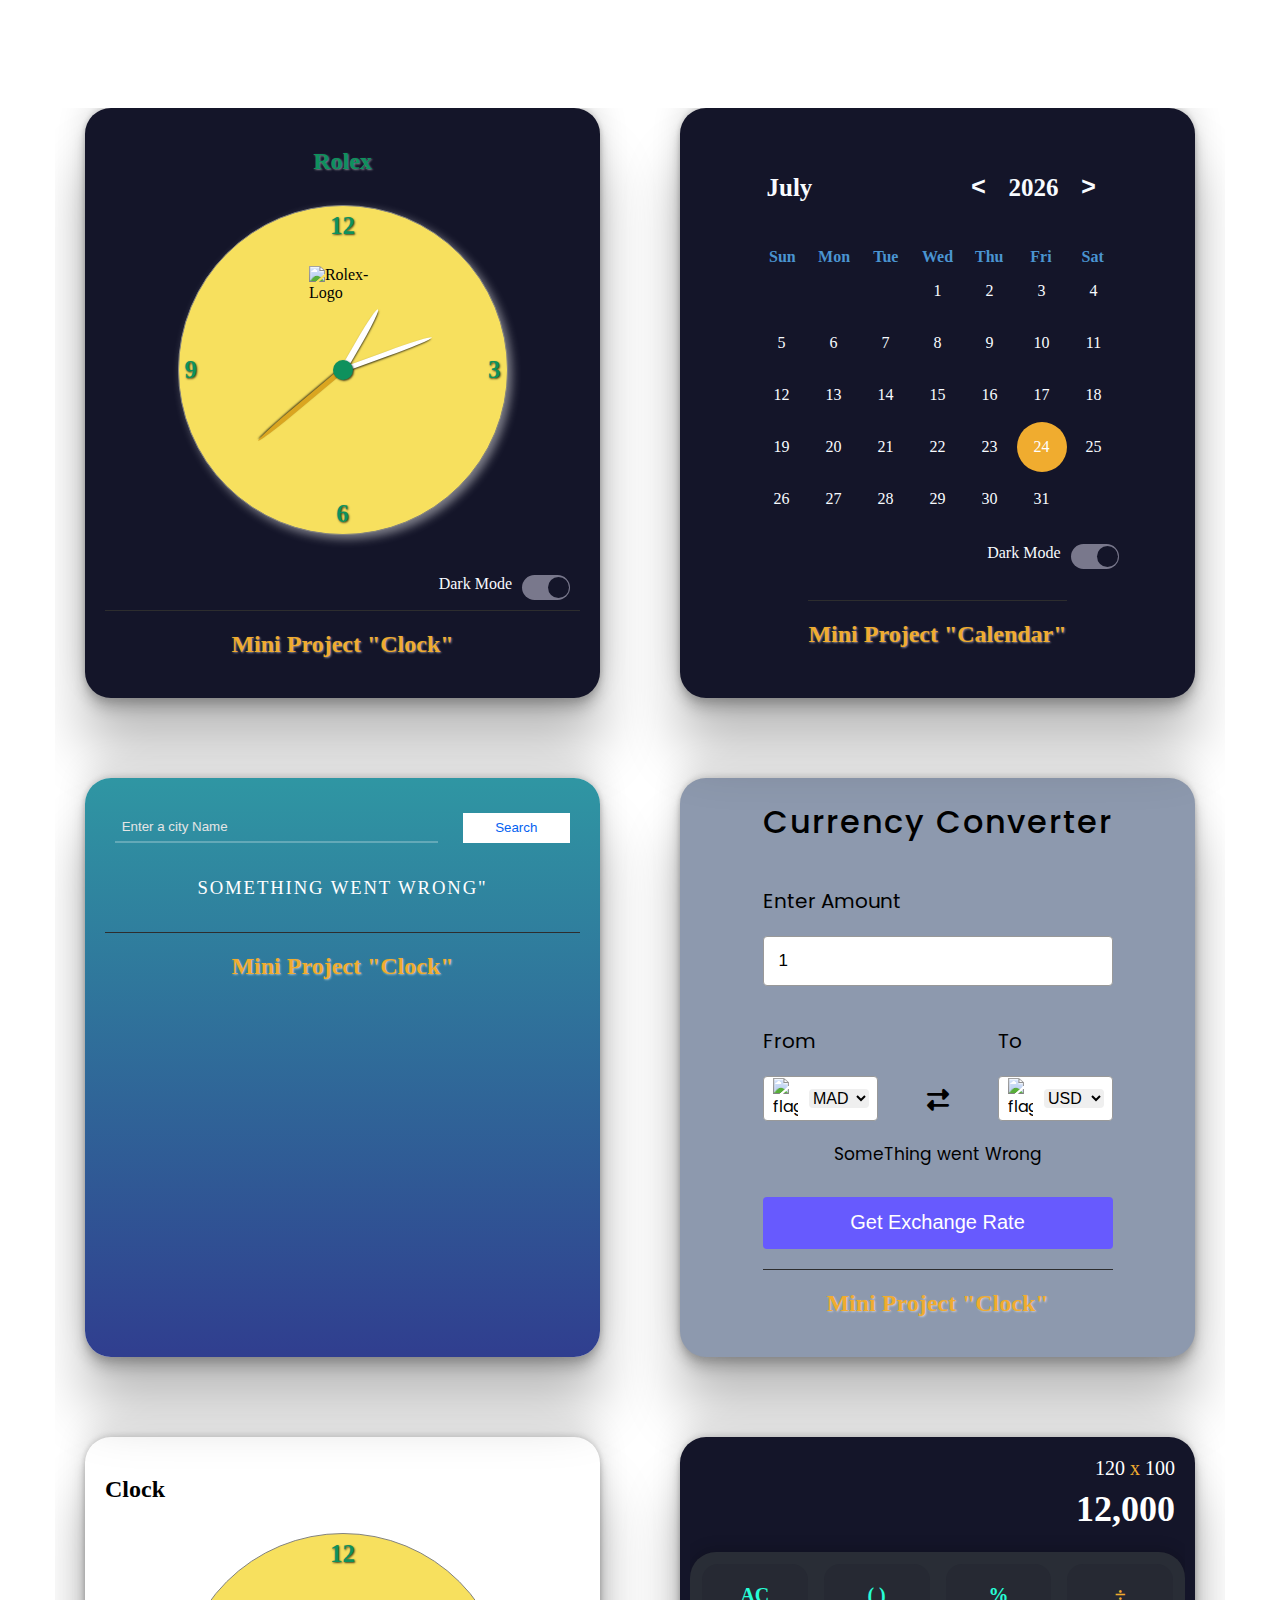
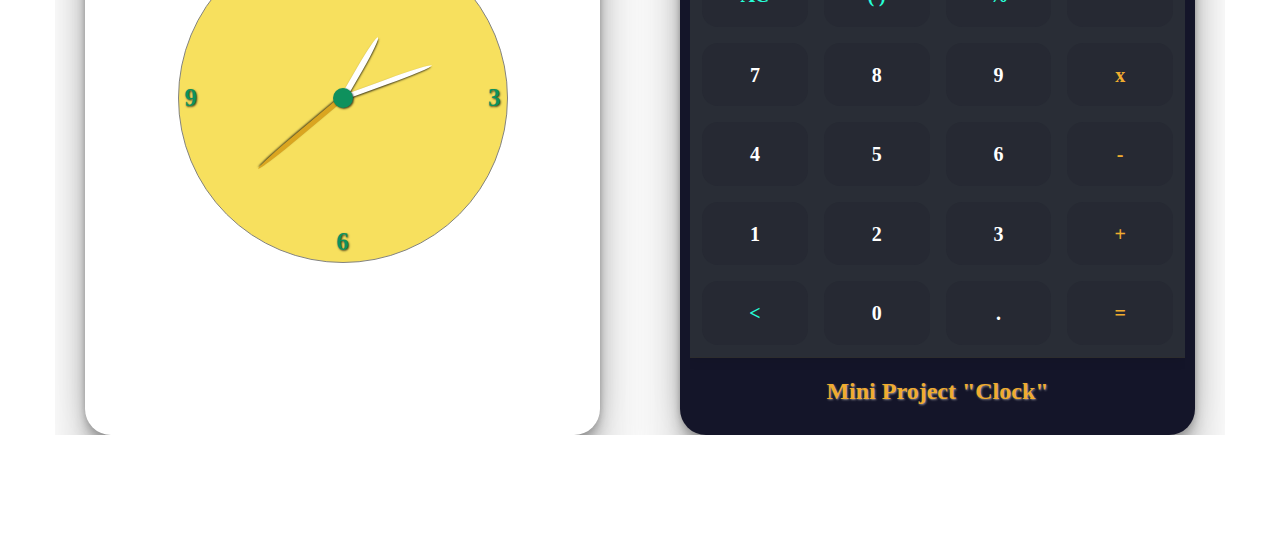
==== index.html @ 5f45ad5d "Add calculator" ====
<!DOCTYPE html>
<html lang="en">
  <head>
    <meta charset="UTF-8" />
    <meta http-equiv="X-UA-Compatible" content="IE=edge" />
    <meta name="viewport" content="width=device-width, initial-scale=1.0" />
    <link rel="stylesheet" href="css/style.css" />
    <link rel="stylesheet" href="css/all.min.css" />

    <!-- Font Awesome Library-->
    <link rel="stylesheet" href="css/all.min.css" />
    <title>Javascript Porjects</title>
  </head>
  <body>
    <div class="scroller"></div>
    <header>
      <div></div>
    </header>
    <nav>
      <div></div>
    </nav>
    <div class="projects">
      <div class="container">
        <!-- Start Clock -->
        <div class="boxOne dark">
          <div class="rolex">
            <h2>Rolex</h2>
          </div>
          <div class="clock">
            <div class="numbers">
              <div class="twelve">12</div>
              <div class="three">3</div>
              <div class="six">6</div>
              <div class="nine">9</div>
            </div>
            <div class="arrows">
              <div class="hour"></div>
              <div class="minute"></div>
              <div class="second"></div>
            </div>
            <img
              src="https://upload.wikimedia.org/wikipedia/commons/f/f4/Logo_da_Rolex.png"
              alt="Rolex-Logo"
            />
          </div>
          <div class="calendar-footer">
            <div class="toggle">
              <span>Dark Mode</span>
              <div class="dark-mode-switch">
                <div class="dark-mode-switch-ident"></div>
              </div>
            </div>
          </div>
          <div class="info">
            <h2>Mini Project "Clock"</h2>
          </div>
        </div>
        <!-- End Clock -->

        <!-- Start Calendar -->
        <div class="boxTwo dark">
          <div class="calendar">
            <div class="calendar-header">
              <span class="month-picker" id="month-picker"> February </span>
              <div class="year-picker">
                <span class="year-change" id="prev-year">
                  <pre><</pre>
                </span>
                <span id="year">2023</span>
                <span class="year-change" id="next-year">
                  <pre>></pre>
                </span>
              </div>
            </div>

            <div class="calendar-body">
              <div class="calendar-weak-day">
                <div>Sun</div>
                <div>Mon</div>
                <div>Tue</div>
                <div>Wed</div>
                <div>Thu</div>
                <div>Fri</div>
                <div>Sat</div>
              </div>
              <div class="calendar-days">
                <div>
                  1
                  <span></span>
                  <span></span>
                  <span></span>
                  <span></span>
                </div>
                <div>2</div>
                <div>3</div>
                <div>4</div>
                <div>5</div>
                <div>6</div>
                <div>7</div>
                <div>1</div>
                <div>2</div>
                <div>3</div>
                <div>4</div>
                <div>5</div>
                <div>6</div>
                <div>7</div>
              </div>
            </div>
            <div class="calendar-footer">
              <div class="toggle">
                <span>Dark Mode</span>
                <div class="jok dark-mode-switch">
                  <div class="dark-mode-switch-ident"></div>
                </div>
              </div>
            </div>
            <div class="month-list"></div>
          </div>
          <div class="info">
            <h2>Mini Project "Calendar"</h2>
          </div>
        </div>
        <!-- End Calendar -->
        <div class="boxThree">
          <div class="content">
            <div class="search-container">
              <input
                type="text"
                name=""
                id="city"
                value="Tetouan"
                placeholder="Enter a city Name"
              />
              <button id="search-btn">Search</button>
            </div>
            <div id="result"></div>
          </div>
          <div class="info">
            <h2>Mini Project "Clock"</h2>
          </div>
        </div>
        <div class="boxFour dark">
          <div class="content">
            <header>Currency Converter</header>
            <form action="#">
              <div class="amount">
                <p>Enter Amount</p>
                <input type="text" value="1" id="" />
              </div>
              <div class="drop-list">
                <div class="from">
                  <p>From</p>
                  <div class="select-box">
                    <img src="https://flagcdn.com/48x36/ma.png" alt="flag" />
                    <select></select>
                  </div>
                </div>
                <div class="icon"><i class="fas fa-exchange-alt"></i></div>
                <div class="to">
                  <p>To</p>
                  <div class="select-box">
                    <img src="https://flagcdn.com/48x36/us.png" alt="flag" />
                    <select></select>
                  </div>
                </div>
              </div>
              <div class="exchange-rate">Getting exchange rate...</div>
              <button>Get Exchange Rate</button>
            </form>
            <div class="info">
              <h2>Mini Project "Clock"</h2>
            </div>
          </div>
        </div>
        <div class="boxOne">
          <h2>Clock</h2>
          <div class="clock">
            <div class="numbers">
              <div class="twelve">12</div>
              <div class="three">3</div>
              <div class="six">6</div>
              <div class="nine">9</div>
            </div>
            <div class="arrows">
              <div class="hour"></div>
              <div class="minute"></div>
              <div class="second"></div>
            </div>
          </div>
          <!-- <div class="header"><h1>Clock</h1></div> -->
          <!-- <img
            src="https://upload.wikimedia.org/wikipedia/commons/f/f4/Logo_da_Rolex.png"
            alt="Rolex-Logo"
          /> -->
        </div>
        <div class="boxFive dark">
          <div class="calculator">
            <div class="display">
              <div class="content">
                <div class="input">120 <span class="operator">x</span> 100</div>
                <div class="output">12,000</div>
              </div>
            </div>

            <div class="keys">
              <div data-key="clear" class="key action">
                <span>AC</span>
              </div>

              <div data-key="brackets" class="key action">
                <span>( )</span>
              </div>

              <div data-key="%" class="key action">
                <span>%</span>
              </div>

              <div data-key="/" class="key operator">
                <span>÷</span>
              </div>

              <div data-key="7" class="key">
                <span>7</span>
              </div>

              <div data-key="8" class="key">
                <span>8</span>
              </div>

              <div data-key="9" class="key">
                <span>9</span>
              </div>

              <div data-key="*" class="key operator">
                <span>x</span>
              </div>

              <div data-key="4" class="key">
                <span>4</span>
              </div>

              <div data-key="5" class="key">
                <span>5</span>
              </div>

              <div data-key="6" class="key">
                <span>6</span>
              </div>

              <div data-key="-" class="key operator">
                <span>-</span>
              </div>

              <div data-key="1" class="key">
                <span>1</span>
              </div>

              <div data-key="2" class="key">
                <span>2</span>
              </div>

              <div data-key="3" class="key">
                <span>3</span>
              </div>

              <div data-key="+" class="key operator">
                <span>+</span>
              </div>

              <div data-key="backspace" class="key action">
                <span>&lt;</span>
              </div>

              <div data-key="0" class="key">
                <span>0</span>
              </div>

              <div data-key="." class="key">
                <span>.</span>
              </div>

              <div data-key="=" class="key operator">
                <span>=</span>
              </div>
            </div>
            <div class="info">
              <h2>Mini Project "Clock"</h2>
            </div>
          </div>
        </div>
      </div>
    </div>
    <script src="javascript/script.js"></script>
    <script src="javascript/main.js"></script>
  </body>
</html>
---- css/style.css ----
/* Import */
@import url('https://fonts.googleapis.com/css2?family=Poppins:wght@400;500;600;700&display=swap');

/* Start Global Rules */
* {
    -webkit-box-sizing: border-box;
    -moz-box-sizing: border-box;
    box-sizing: border-box;
}

:root {
    --main-color: #f0ac2f;
    --main-color-alt: #e4a126;
    --parg-color: #777;
    --border-color: #e9e6E9;
    --backgr-color: #ececec;
    --text-ft-color: #b9b9b9;
    --main-transition: .5s;
    --main-padding-top: 100px;
    --main-padding-bottom: 100px;
    --border-rd: 7px;
    --main-line: 1.7;
    --off-white: #e5e5e5;
    --transp-white-1: rgba(255, 255, 255, 0.25);
    --transp-white-2: rgba(255, 255, 255, 0.102);
}

:root {
    --dark-body: #4d4c5a;
    --dark-main: #141529;
    --dark-second: #79788c;
    --dark-hover: #323048;
    --dark-text: #f8fbff;

    --light-body: #f3f8fe;
    --light-main: #fdfdfd;
    --light-second: #c3c2c8;
    --light-hover: #edf0f5;
    --light-text: #151426;

    --blue: #26FED7;
    --white: #fff;

    --shadow: rgba(0, 0, 0, 0.25) 0px 54px 55px,
        rgba(0, 0, 0, 0.12) 0px -12px 30px,
        rgba(0, 0, 0, 0.12) 0px 4px 6px, rgba(0, 0, 0, 0.17) 0px 12px 13px,
        rgba(0, 0, 0, 0.09) 0px -3px 5px;
    --font-family: cursive;
}

.dark {
    --bg-body: var(--dark-body);
    --bg-main: var(--dark-main);
    --bg-second: var(--dark-second);
    --color-hover: var(--dark-hover);
    --color-txt: var(--dark-text);
}

.light {
    --bg-body: var(--light-body);
    --bg-main: var(--light-main);
    --bg-second: var(--light-second);
    --color-hover: var(--light-hover);
    --color-txt: var(--light-text);
}

html {
    scroll-behavior: smooth;
}

a {
    text-decoration: none;
}

ul {
    list-style: none;
    margin: 0;
    padding: 0;
}

.scroller {
    position: fixed;
    background-color: var(--main-color);
    left: 0;
    top: 0;
    width: 0;
    height: 5px;
    z-index: 9999999;
}

.container {
    padding-left: 30px;
    padding-right: 30px;
    margin-left: auto;
    margin-right: auto;
}

/* Small */
@media (min-width: 768px) {
    .container {
        width: 750px;
    }
}

/* Medium */
@media (min-width: 992px) {
    .container {
        width: 970px;
    }
}

/* Large */
@media (min-width: 1200px) {
    .container {
        width: 1170px;
    }
}

@media (min-width: 1550px) {
    .container {
        width: 1500px;
    }
}

/* Container Project */
.projects {
    padding-top: var(--main-padding-top);
    padding-bottom: var(--main-padding-bottom);
}

.projects .container {
    display: grid;
    grid-template-columns: repeat(auto-fill, minmax(350px, 1fr));
    gap: 80px;
    overflow: hidden;
}

@media (max-width: 767px) {
    .projects .container {
        display: grid;
        grid-template-columns: repeat(auto-fill, minmax(300px, 1fr));
        gap: 30px;
        overflow: hidden;
    }
}

/* @media () */

/* Start Clock */
.boxOne {
    font-family: var(--font-family);
    padding: 20px;
    min-height: 380px;
    border-radius: 26px;
    background: var(--bg-main);
    box-shadow: rgba(0, 0, 0, 0.25) 0px 54px 55px,
        rgba(0, 0, 0, 0.12) 0px -12px 30px,
        rgba(0, 0, 0, 0.12) 0px 4px 6px, rgba(0, 0, 0, 0.17) 0px 12px 13px,
        rgba(0, 0, 0, 0.09) 0px -3px 5px;
}

.boxOne .rolex h2 {
    color: #0e915d;
    text-align: center;
    font-weight: 600;
    text-shadow: 1px 1px 2px rgba(255, 255, 255, 0.473);
}

.boxOne .clock {
    position: relative;
    width: 330px;
    height: 330px;
    margin: 30px auto;
    padding: 15px;
    border-radius: 50%;
    border: 1px solid rgb(131, 131, 127);
    background-color: hsl(51, 91%, 67%);
    box-shadow: rgba(255, 255, 255, 0.452) 4px 4px 10px 0px;
}

@media (max-width: 767px) {
    .boxOne .clock {
        width: 260px;
        height: 260px;
    }
}

.boxOne .numbers div {
    position: absolute;
    color: #0e915d;
    font-size: 25px;
    font-weight: bold;
    text-shadow: 1px 1px 2px rgba(0, 0, 0, 0.7);
}

.boxOne .numbers .twelve {
    top: 6px;
    left: 50%;
    transform: translate(-50%);
}

.boxOne .numbers .three {
    right: 6px;
    top: 50%;
    transform: translateY(-50%);
}

.boxOne .numbers .six {
    bottom: 6px;
    left: 50%;
    transform: translate(-50%);
}

.boxOne .numbers .nine {
    left: 6px;
    top: 50%;
    transform: translateY(-50%);
}

.boxOne .clock .arrows {
    display: flex;
    width: 100%;
    height: 100%;
    justify-content: center;
    align-items: center;
}

.boxOne .clock .arrows::before {
    content: "";
    width: 20px;
    height: 20px;
    background-color: #0e915d;
    border-radius: 50%;
    box-shadow: 1px 1px 2px rgba(0, 0, 0, 0.7);
    z-index: 4;
}

.boxOne .clock .arrows div {
    position: absolute;
    background-color: white;
    width: 5px;
    height: 110px;
    transform-origin: bottom center;
    bottom: 50%;
    border-radius: 50% 50% 0 0;
    box-shadow: 1px 1px 2px rgba(0, 0, 0, 0.7);
    z-index: 3;
}

.boxOne .clock .arrows .hour {
    width: 6px;
    height: 70px;
    transform: rotate(30deg);
}

.boxOne .clock .arrows .minute {
    height: 95px;
    transform: rotate(70deg);
}

.boxOne .clock .arrows .second {
    background-color: goldenrod;
    transform: rotate(230deg);
}


.boxOne img {
    position: absolute;
    width: 70px;
    left: 55%;
    transform: translate(-50px);
    top: 60px;
    z-index: 2;
}

.info {
    /* margin-top: 15px; */
    border-top: 1px solid #2d2d2e;
}

.info h2 {
    font-family: var(--font-family);
    color: var(--main-color);
    text-align: center;
    text-shadow: 1px 1px 2px rgba(255, 255, 255, 0.473);
}

/* End Clock */
/* Start Calendar */
.projects .boxTwo {
    min-height: 380px;
    display: grid;
    place-items: center;
    font-family: var(--font-family);
    background-color: var(--bg-main);
    border-radius: 26px;
    padding: 20px;
    position: relative;
    overflow: hidden;
    box-shadow: var(--shadow);
}

.calendar-header {
    display: flex;
    justify-content: space-between;
    align-items: center;
    font-size: 25px;
    font-weight: 600;
    color: var(--color-txt);
    padding: 10px;
}

.calendar-body {
    padding: 10px;
}

.calendar-weak-day {
    display: grid;
    grid-template-columns: repeat(7, 1fr);
    font-weight: 600;
    height: 50%;
}

.calendar-weak-day div {
    display: grid;
    place-items: center;
    color: #4a94d1;
}

.calendar-days {
    display: grid;
    grid-template-columns: repeat(7, 1fr);
    gap: 2px;
    color: var(--color-txt);
}

.calendar-days div {
    width: 50px;
    height: 50px;
    display: flex;
    align-items: center;
    justify-content: center;
    padding: 5px;
    position: relative;
    cursor: pointer;
    animation: to-top 1s forwards;
}

@media (max-width: 767px) {
    .projects .boxTwo {
        padding: 5px;
    }

    .calendar-header {
        font-size: 17px;
    }

    .calendar-days div {
        width: 30px;
        height: 30px;
    }
}

.month-picker {
    padding: 5px 10px;
    border-radius: 10px;
    cursor: pointer;
}

.month-picker:hover {
    background-color: var(--color-hover)
}

.year-picker {
    display: flex;
    align-items: center;
}

.year-change {
    height: 80px;
    width: 40px;
    border-radius: 50%;
    display: grid;
    place-items: center;
    margin: 0 10px;
    cursor: pointer;
}

.year-change:hover {
    background-color: var(--color-hover);
}

.calendar-footer {
    padding: 10px;
    display: flex;
    justify-content: flex-end;
    align-items: center;
}

.toggle {
    display: flex;
}

.toggle span {
    margin-right: 10px;
    color: var(--color-txt);
}

.dark-mode-switch {
    position: relative;
    width: 48px;
    height: 25px;
    border-radius: 14px;
    background-color: var(--bg-second);
    cursor: pointer;
}

.dark-mode-switch-ident {
    width: 21px;
    height: 21px;
    border-radius: 50%;
    background-color: var(--bg-main);
    position: absolute;
    top: 2px;
    left: 2px;
    transition: left 0.2s ease-in-out;
}

.dark .dark-mode-switch .dark-mode-switch-ident {
    top: 2px;
    left: calc(2px + 50%);
}

.calendar-days div span {
    position: absolute;
}

.calendar-days div:hover span {
    transition: width 0.3s ease-in-out, height 0.2s ease-in-out;
}

.calendar-days div span:nth-child(1),
.calendar-days div span:nth-child(3) {
    width: 2px;
    height: 0;
    background-color: var(--color-txt);
}

.calendar-days div:hover span:nth-child(1),
.calendar-days div:hover span:nth-child(3) {
    height: 100%;
}

.calendar-days div span:nth-child(1) {
    bottom: 0;
    left: 0;
}

.calendar-days div span:nth-child(3) {
    top: 0;
    right: 0;
}

.calendar-days div span:nth-child(2),
.calendar-days div span:nth-child(4) {
    width: 0;
    height: 2px;
    background-color: var(--color-txt);
}

.calendar-days div:hover span:nth-child(2),
.calendar-days div:hover span:nth-child(4) {
    width: 100%;
}

.calendar-days div span:nth-child(2) {
    top: 0;
    left: 0;
}

.calendar-days div span:nth-child(4) {
    bottom: 0;
    right: 0;
}

.calendar-days div.curr-date {
    background-color: var(--main-color);
    color: var(--white);
    border-radius: 50%;
}

.calendar-days div.curr-date span {
    display: none;
}

.month-list {
    position: absolute;
    width: 100%;
    height: 69%;
    top: 0;
    left: 0;
    background-color: var(--bg-main);
    color: var(--color-txt);
    font-weight: 600;
    padding: 10px;
    display: grid;
    grid-template-columns: repeat(3, auto);
    gap: 3px;
    transform: scale(1.1);
    visibility: hidden;
    pointer-events: none;
    transition: all 0.2s ease-in-out;
}

.month-list.show {
    transform: scale(1);
    visibility: visible;
    pointer-events: visible;
    transition: all 0.2s ease-in-out;

}

.month-list>div {
    display: grid;
    place-items: center;
}

.month-list>div>div {
    width: 100%;
    border-radius: 10px;
    text-align: center;
    cursor: pointer;
}


@media (max-width: 767px) {
    .info h2 {
        font-size: 20px;
    }
}

/* End Calendar*/

/* Start weather */
.boxThree {
    min-height: 380px;
    padding: 20px;
    font-family: var(--font-family);
    background: linear-gradient(rgb(47, 150, 163), rgb(48, 62, 143));
    color: var(--color-txt);
    border-radius: 26px;
    box-shadow: var(--shadow);
}

.boxThree .content {
    width: 100%;
    padding: 15px 10px;
    text-align: center;
}

.search-container {
    display: grid;
    grid-template-columns: 9fr 3fr;
    gap: 25px;
}

.search-container input,
.search-container button {
    outline: none;
    border: none;
}

.search-container input {
    padding: 0.5em;
    background-color: transparent;
    border-bottom: 2px solid var(--transp-white-1);
    color: white;
    font-weight: 400px;
}

.search-container input::placeholder {
    color: var(--off-white);
}

.search-container input:focus {
    color: white;
}

.search-container button {
    color: #0362f1;
    background-color: white;
}

#result h2 {
    color: white;
    text-transform: uppercase;
    letter-spacing: 0.18em;
    font-weight: 600;
    margin: 1.25em 0;
}

.weather,
.desc {
    color: white;
    text-transform: uppercase;
    letter-spacing: 0.2em;
    font-size: 0.9em;
    font-weight: 400;
    line-height: 1em;
}

.weather {
    margin-top: -0.7em;
}

#result img {
    margin: 0.6em 0 0 0;
    width: 6.2em;
    filter: drop-shadow(0 1.8em 3.7em var(--shadow));
}

#result h1 {
    font-size: 2em;
    margin: 0.3em 0 0.7em 0;
    line-height: 0;
    font-weight: 400;
    color: white;
}

.temp-container {
    display: flex;
    justify-content: center;
}

.temp-container div {
    padding: 0.3em 1em;
}

.temp-container div:first-child {
    border-right: 1px solid var(--transp-white-1);
}

.temp-container .title {
    font-weight: 600;
    color: var(--white);
}

.temp-container .temp {
    font-weight: 300;
    color: var(--off-white);
}

.msg {
    margin-top: 1.8em;
    color: var(--white);
    font-weight: 500;
    text-transform: uppercase;
    letter-spacing: 0.1em;
}

/* End weather */
/* Start currency  */
.boxFour {
    min-height: 380px;
    padding: 20px;
    font-family: 'Poppins', sans-serif;
    border-radius: 26px;
    box-shadow: var(--shadow);
    display: flex;
    justify-content: center;
    align-items: center;
    background-color: #8d99ae
}

.boxFour header {
    font-size: 32px;
    letter-spacing: 2px;
    font-weight: 500;
    text-align: center;
}

.content form {
    margin: 40px 0 20px 0;
}

form :where(input, select, button) {
    width: 100%;
    outline: none;
    border: none;
    border-radius: 4px;
}

form p {
    font-size: 20px;
    margin-bottom: 20px;
}

form input {
    height: 50px;
    font-size: 17px;
    padding: 0 15px;
    border: 1px solid #999;
}

form input:focus {
    padding: 0 14px;
    border: 2px solid #675AFE;
}

form .drop-list {
    display: flex;
    align-items: center;
    justify-content: space-between;
    margin-top: 20px;
}

.drop-list .select-box {
    display: flex;
    align-items: center;
    justify-content: center;
    border-radius: 4px;
    background-color: white;
    border: 1px solid #999;
    height: 45px;
    width: 115px;
}

.select-box select {
    width: auto;
    font-size: 16px;
    margin: 0 -2px 0 11px;
}

.select-box select::-webkit-scrollbar {
    width: 8px;
}

.select-box select::-webkit-scrollbar-track {
    background-color: #fff;
}

.select-box select::-webkit-scrollbar-thumb {
    background-color: #888;
    border-radius: 8px;
    border-right: 2px solid #fff
}

.select-box img {
    max-width: 25px;
}

.drop-list .icon {
    cursor: pointer;
    font-size: 22px;
    margin-top: 75px;
}

form .exchange-rate {
    font-size: 17px;
    margin: 20px 0 30px;
    text-align: center;
}

form button {
    height: 50px;
    font-size: 20px;
    height: 52px;
    color: #fff;
    cursor: pointer;
    background-color: #675AFE
}

/* End currency  */
/* Start Calculator */

.boxFive {
    min-height: 380px;
    display: flex;
    justify-content: center;
    align-items: center;
    font-family: var(--font-family);
    background-color: var(--bg-main);
    border-radius: 26px;
    padding: 10px;
    position: relative;
    overflow: hidden;
    box-shadow: var(--shadow);
}

.boxFive .calculator {
    display: flex;
    flex-direction: column;
    width: 100%;
    overflow: hidden;
}

.boxFive .display {
    min-height: 80px;
    padding: 10px;
    display: flex;
    justify-content: flex-end;
    align-items: flex-end;
    color: white;
    text-align: right;
    flex: 1 1 0%;
}


.boxFive .display .input {
    font-size: 1.25rem;
    margin-bottom: 0.5rem;
}

.boxFive .display .output {
    font-size: 2.25rem;
    font-weight: 700;
    width: 100%;
    max-width: 100%;
    overflow: auto;
}

.boxFive .display .operator {
    color: var(--main-color);
}

.boxFive .display .brackets,
.boxFive .dispaly .percent {
    color: var(--blue)
}

.boxFive .keys {
    background-color: #292D36;
    margin-top: 12px;
    padding: 12px;
    border-radius: 26px 26px 0 0;
    display: grid;
    grid-template-columns: repeat(4, 1fr);
    grid-template-rows: repeat(5, 1fr);
    grid-gap: 1rem;
    box-shadow: 0px -2px 16px rgba(0, 0, 0, 0.2);
}

.boxFive .keys .key {
    position: relative;
    cursor: pointer;
    display: block;
    height: 0;
    padding-top: 60%;
    background-color: #262933;
    border-radius: 1rem;
    transition: 0.2s;
    user-select: none;
}

.boxFive .keys .key span {
    position: absolute;
    top: 50%;
    left: 50%;
    transform: translate(-50%, -50%);

    font-size: 20px;
    font-weight: 700;
    color: #FFF;
}

.keys .key:hover {
    box-shadow: inset 0px 0px 8px rgba(0, 0, 0, 0.2);
}


.keys .key.operator span {
    color: var(--main-color);
}

.keys .key.action span {
    color: var(--blue)
}



/* End Calculator */

@keyframes to-top {
    0% {
        transform: translateY(100%);
        opacity: 0;
    }

    100% {
        transform: translateY(0);
        opacity: 1;
    }
}
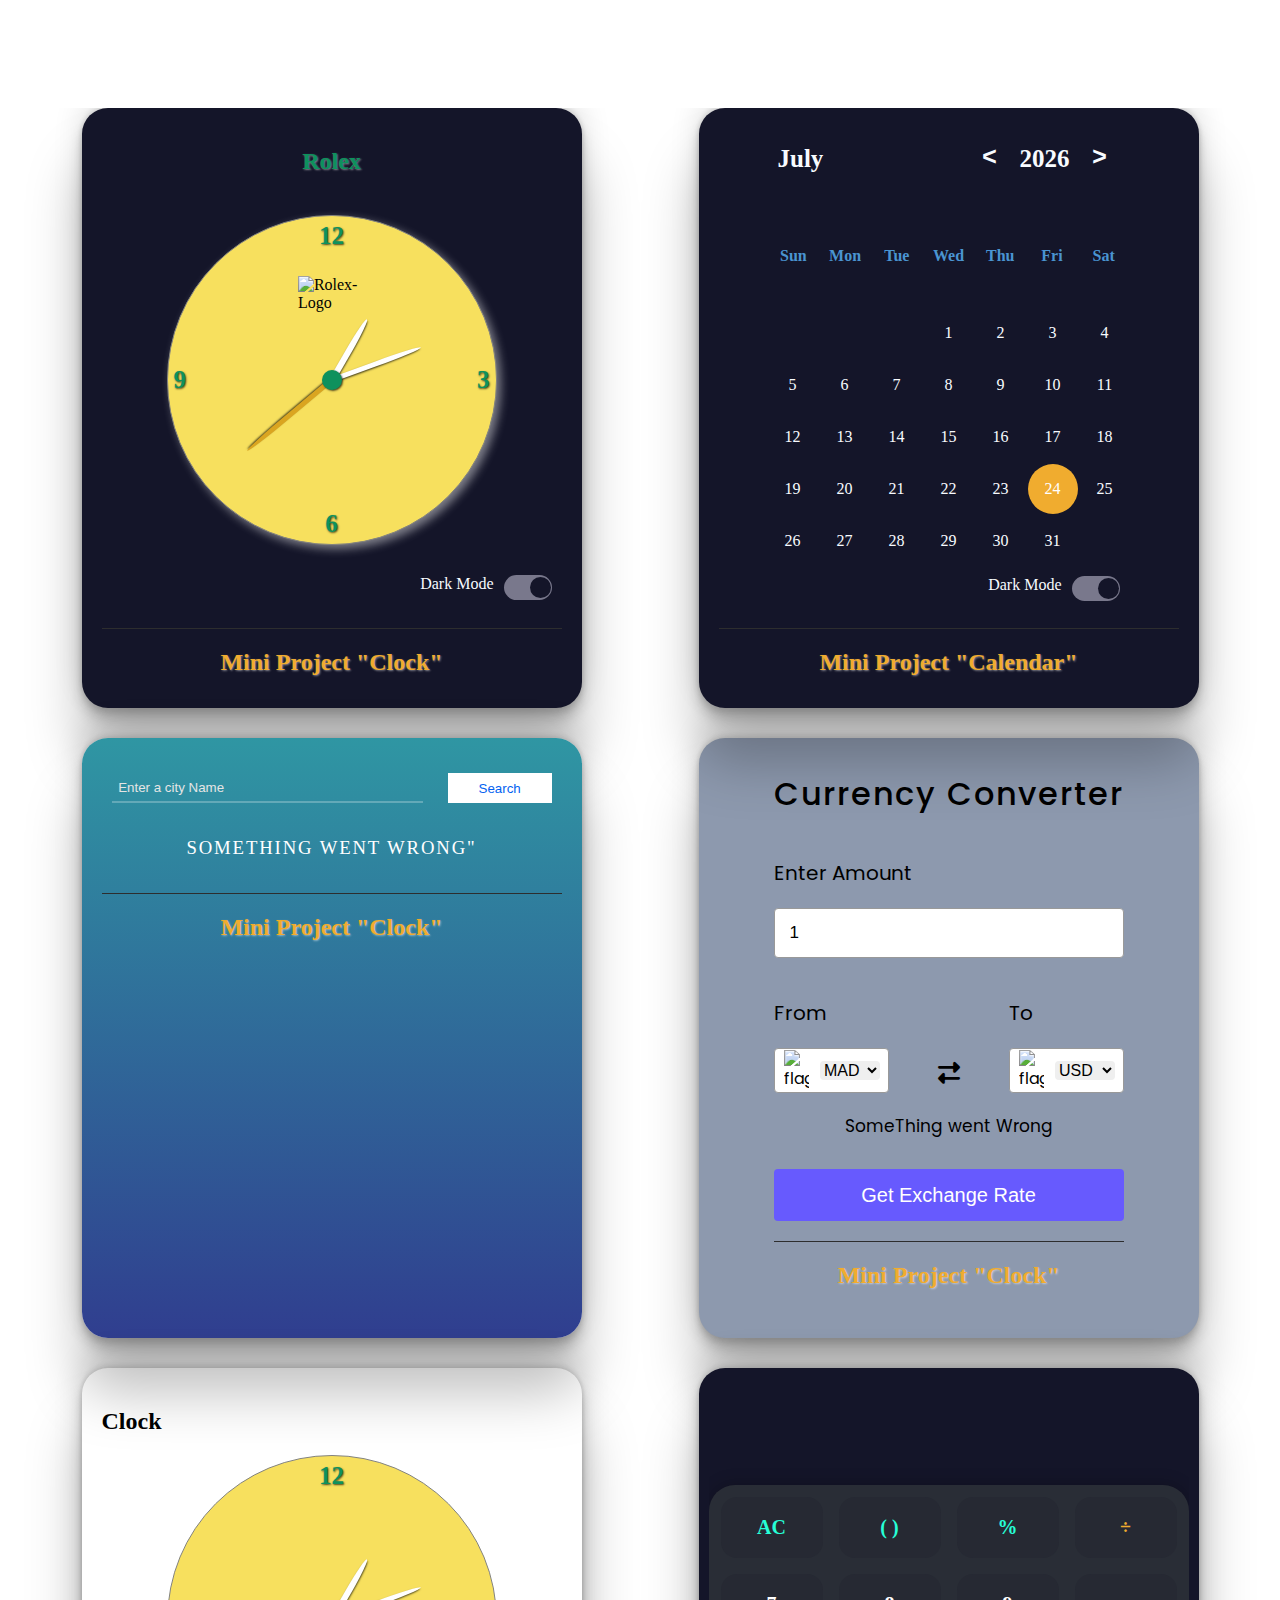
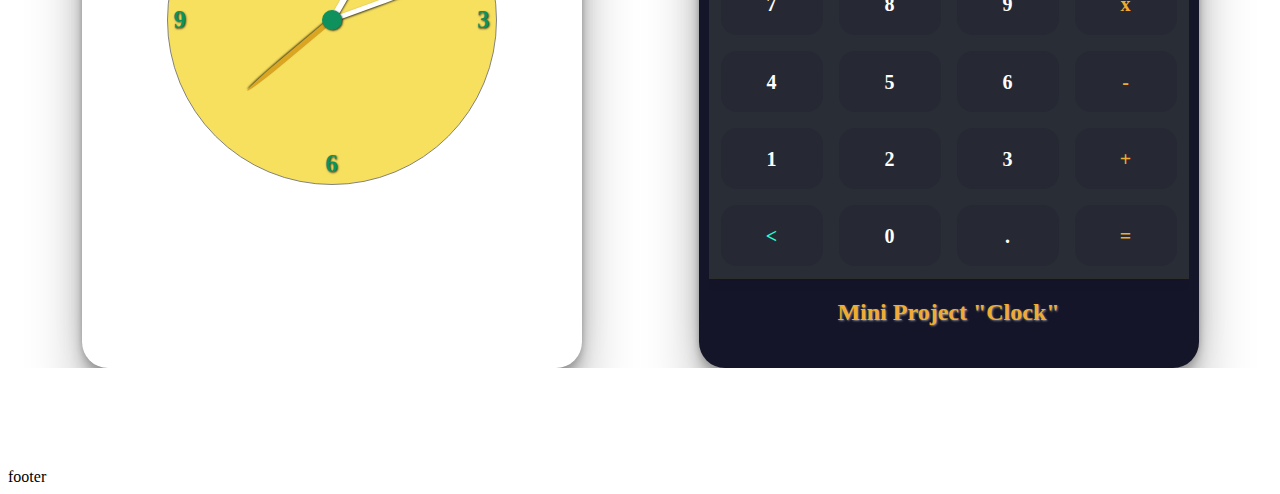
==== commit 30ba465c: "Modification" ====
--- a/index.html
+++ b/index.html
@@ -22,106 +22,110 @@
     <div class="projects">
       <div class="container">
         <!-- Start Clock -->
-        <div class="boxOne dark">
-          <div class="rolex">
-            <h2>Rolex</h2>
-          </div>
-          <div class="clock">
-            <div class="numbers">
-              <div class="twelve">12</div>
-              <div class="three">3</div>
-              <div class="six">6</div>
-              <div class="nine">9</div>
-            </div>
-            <div class="arrows">
-              <div class="hour"></div>
-              <div class="minute"></div>
-              <div class="second"></div>
-            </div>
-            <img
-              src="https://upload.wikimedia.org/wikipedia/commons/f/f4/Logo_da_Rolex.png"
-              alt="Rolex-Logo"
-            />
-          </div>
-          <div class="calendar-footer">
-            <div class="toggle">
-              <span>Dark Mode</span>
-              <div class="dark-mode-switch">
-                <div class="dark-mode-switch-ident"></div>
-              </div>
-            </div>
-          </div>
-          <div class="info">
-            <h2>Mini Project "Clock"</h2>
-          </div>
-        </div>
-        <!-- End Clock -->
-
-        <!-- Start Calendar -->
-        <div class="boxTwo dark">
-          <div class="calendar">
-            <div class="calendar-header">
-              <span class="month-picker" id="month-picker"> February </span>
-              <div class="year-picker">
-                <span class="year-change" id="prev-year">
-                  <pre><</pre>
-                </span>
-                <span id="year">2023</span>
-                <span class="year-change" id="next-year">
-                  <pre>></pre>
-                </span>
-              </div>
-            </div>
-
-            <div class="calendar-body">
-              <div class="calendar-weak-day">
-                <div>Sun</div>
-                <div>Mon</div>
-                <div>Tue</div>
-                <div>Wed</div>
-                <div>Thu</div>
-                <div>Fri</div>
-                <div>Sat</div>
-              </div>
-              <div class="calendar-days">
-                <div>
-                  1
-                  <span></span>
-                  <span></span>
-                  <span></span>
-                  <span></span>
-                </div>
-                <div>2</div>
-                <div>3</div>
-                <div>4</div>
-                <div>5</div>
-                <div>6</div>
-                <div>7</div>
-                <div>1</div>
-                <div>2</div>
-                <div>3</div>
-                <div>4</div>
-                <div>5</div>
-                <div>6</div>
-                <div>7</div>
-              </div>
+        <div class="boxOne box dark">
+          <div class="wrapper">
+            <div class="rolex">
+              <h2>Rolex</h2>
+            </div>
+            <div class="clock">
+              <div class="numbers">
+                <div class="twelve">12</div>
+                <div class="three">3</div>
+                <div class="six">6</div>
+                <div class="nine">9</div>
+              </div>
+              <div class="arrows">
+                <div class="hour"></div>
+                <div class="minute"></div>
+                <div class="second"></div>
+              </div>
+              <img
+                src="https://upload.wikimedia.org/wikipedia/commons/f/f4/Logo_da_Rolex.png"
+                alt="Rolex-Logo"
+              />
             </div>
             <div class="calendar-footer">
               <div class="toggle">
                 <span>Dark Mode</span>
-                <div class="jok dark-mode-switch">
+                <div class="dark-mode-switch">
                   <div class="dark-mode-switch-ident"></div>
                 </div>
               </div>
             </div>
-            <div class="month-list"></div>
+          </div>
+          <div class="info">
+            <h2>Mini Project "Clock"</h2>
+          </div>
+        </div>
+        <!-- End Clock -->
+
+        <!-- Start Calendar -->
+        <div class="boxTwo box dark">
+          <div class="wrapper">
+            <div class="calendar">
+              <div class="calendar-header">
+                <span class="month-picker" id="month-picker"> February </span>
+                <div class="year-picker">
+                  <span class="year-change" id="prev-year">
+                    <pre><</pre>
+                  </span>
+                  <span id="year">2023</span>
+                  <span class="year-change" id="next-year">
+                    <pre>></pre>
+                  </span>
+                </div>
+              </div>
+
+              <div class="calendar-body">
+                <div class="calendar-weak-day">
+                  <div>Sun</div>
+                  <div>Mon</div>
+                  <div>Tue</div>
+                  <div>Wed</div>
+                  <div>Thu</div>
+                  <div>Fri</div>
+                  <div>Sat</div>
+                </div>
+                <div class="calendar-days">
+                  <div>
+                    1
+                    <span></span>
+                    <span></span>
+                    <span></span>
+                    <span></span>
+                  </div>
+                  <div>2</div>
+                  <div>3</div>
+                  <div>4</div>
+                  <div>5</div>
+                  <div>6</div>
+                  <div>7</div>
+                  <div>1</div>
+                  <div>2</div>
+                  <div>3</div>
+                  <div>4</div>
+                  <div>5</div>
+                  <div>6</div>
+                  <div>7</div>
+                </div>
+                <div class="month-list"></div>
+              </div>
+              <div class="calendar-footer">
+                <div class="toggle">
+                  <span>Dark Mode</span>
+                  <div class="jok dark-mode-switch">
+                    <div class="dark-mode-switch-ident"></div>
+                  </div>
+                </div>
+              </div>
+            </div>
           </div>
           <div class="info">
             <h2>Mini Project "Calendar"</h2>
           </div>
         </div>
         <!-- End Calendar -->
-        <div class="boxThree">
+        <div class="boxThree box">
           <div class="content">
             <div class="search-container">
               <input
@@ -139,7 +143,8 @@
             <h2>Mini Project "Clock"</h2>
           </div>
         </div>
-        <div class="boxFour dark">
+        <div class="boxFour box dark">
+          <div class="wrapper"></div>
           <div class="content">
             <header>Currency Converter</header>
             <form action="#">
@@ -172,7 +177,7 @@
             </div>
           </div>
         </div>
-        <div class="boxOne">
+        <div class="boxOne box">
           <h2>Clock</h2>
           <div class="clock">
             <div class="numbers">
@@ -193,12 +198,13 @@
             alt="Rolex-Logo"
           /> -->
         </div>
-        <div class="boxFive dark">
+        <div class="boxFive box dark">
+          <div class="wrapper"></div>
           <div class="calculator">
             <div class="display">
               <div class="content">
-                <div class="input">120 <span class="operator">x</span> 100</div>
-                <div class="output">12,000</div>
+                <div class="input"></div>
+                <div class="output"></div>
               </div>
             </div>
 
@@ -290,6 +296,8 @@
         </div>
       </div>
     </div>
+
+    <footer><div>footer</div></footer>
     <script src="javascript/script.js"></script>
     <script src="javascript/main.js"></script>
   </body>
--- a/css/style.css
+++ b/css/style.css
@@ -95,31 +95,27 @@
     margin-right: auto;
 }
 
-/* Small */
-@media (min-width: 768px) {
-    .container {
-        width: 750px;
-    }
-}
-
-/* Medium */
-@media (min-width: 992px) {
-    .container {
-        width: 970px;
-    }
-}
-
-/* Large */
-@media (min-width: 1200px) {
-    .container {
-        width: 1170px;
-    }
-}
-
-@media (min-width: 1550px) {
-    .container {
-        width: 1500px;
-    }
+.box {
+    width: 100%;
+    height: 600px;
+    max-width: 500px;
+    margin: 0px auto;
+}
+
+
+.info {
+    padding-top: 20px;
+    height: 65px;
+    border-top: 1px solid #2d2d2e;
+    width: 100%;
+}
+
+.info h2 {
+    margin: 0;
+    font-family: var(--font-family);
+    color: var(--main-color);
+    text-align: center;
+    text-shadow: 1px 1px 2px rgba(255, 255, 255, 0.473);
 }
 
 /* Container Project */
@@ -130,17 +126,14 @@
 
 .projects .container {
     display: grid;
-    grid-template-columns: repeat(auto-fill, minmax(350px, 1fr));
-    gap: 80px;
+    grid-template-columns: repeat(auto-fill, minmax(420px, 1fr));
+    gap: 30px;
     overflow: hidden;
 }
 
-@media (max-width: 767px) {
+@media (max-width: 498px) {
     .projects .container {
-        display: grid;
         grid-template-columns: repeat(auto-fill, minmax(300px, 1fr));
-        gap: 30px;
-        overflow: hidden;
     }
 }
 
@@ -150,7 +143,6 @@
 .boxOne {
     font-family: var(--font-family);
     padding: 20px;
-    min-height: 380px;
     border-radius: 26px;
     background: var(--bg-main);
     box-shadow: rgba(0, 0, 0, 0.25) 0px 54px 55px,
@@ -159,6 +151,12 @@
         rgba(0, 0, 0, 0.09) 0px -3px 5px;
 }
 
+.boxOne .wrapper {
+    display: flex;
+    flex-direction: column;
+    height: 500px;
+}
+
 .boxOne .rolex h2 {
     color: #0e915d;
     text-align: center;
@@ -170,7 +168,7 @@
     position: relative;
     width: 330px;
     height: 330px;
-    margin: 30px auto;
+    margin: 20px auto;
     padding: 15px;
     border-radius: 50%;
     border: 1px solid rgb(131, 131, 127);
@@ -178,7 +176,7 @@
     box-shadow: rgba(255, 255, 255, 0.452) 4px 4px 10px 0px;
 }
 
-@media (max-width: 767px) {
+@media (max-width: 498px) {
     .boxOne .clock {
         width: 260px;
         height: 260px;
@@ -273,22 +271,9 @@
     z-index: 2;
 }
 
-.info {
-    /* margin-top: 15px; */
-    border-top: 1px solid #2d2d2e;
-}
-
-.info h2 {
-    font-family: var(--font-family);
-    color: var(--main-color);
-    text-align: center;
-    text-shadow: 1px 1px 2px rgba(255, 255, 255, 0.473);
-}
-
 /* End Clock */
 /* Start Calendar */
 .projects .boxTwo {
-    min-height: 380px;
     display: grid;
     place-items: center;
     font-family: var(--font-family);
@@ -300,18 +285,28 @@
     box-shadow: var(--shadow);
 }
 
+.boxTwo .wrapper {
+    display: flex;
+    flex-direction: column;
+    height: 500px;
+}
+
+.calendar-body {
+    display: flex;
+    flex-direction: column;
+    height: 362px;
+    margin-top: 15px;
+}
+
 .calendar-header {
     display: flex;
+    width: 100%;
+    height: 61px;
     justify-content: space-between;
     align-items: center;
     font-size: 25px;
     font-weight: 600;
     color: var(--color-txt);
-    padding: 10px;
-}
-
-.calendar-body {
-    padding: 10px;
 }
 
 .calendar-weak-day {
@@ -346,18 +341,23 @@
     animation: to-top 1s forwards;
 }
 
-@media (max-width: 767px) {
-    .projects .boxTwo {
-        padding: 5px;
+
+@media (max-width: 489px) {
+    /* .projects .boxTwo {
+        padding: 7px;
+    } */
+
+    /* .calendar-header {
+        font-size: 20px;
+    } */
+
+    .calendar-days div {
+        width: 40px;
+        height: 40px;
     }
 
-    .calendar-header {
-        font-size: 17px;
-    }
-
-    .calendar-days div {
-        width: 30px;
-        height: 30px;
+    .calendar-weak-day {
+        height: 30%;
     }
 }
 
@@ -496,7 +496,7 @@
 .month-list {
     position: absolute;
     width: 100%;
-    height: 69%;
+    height: 74%;
     top: 0;
     left: 0;
     background-color: var(--bg-main);
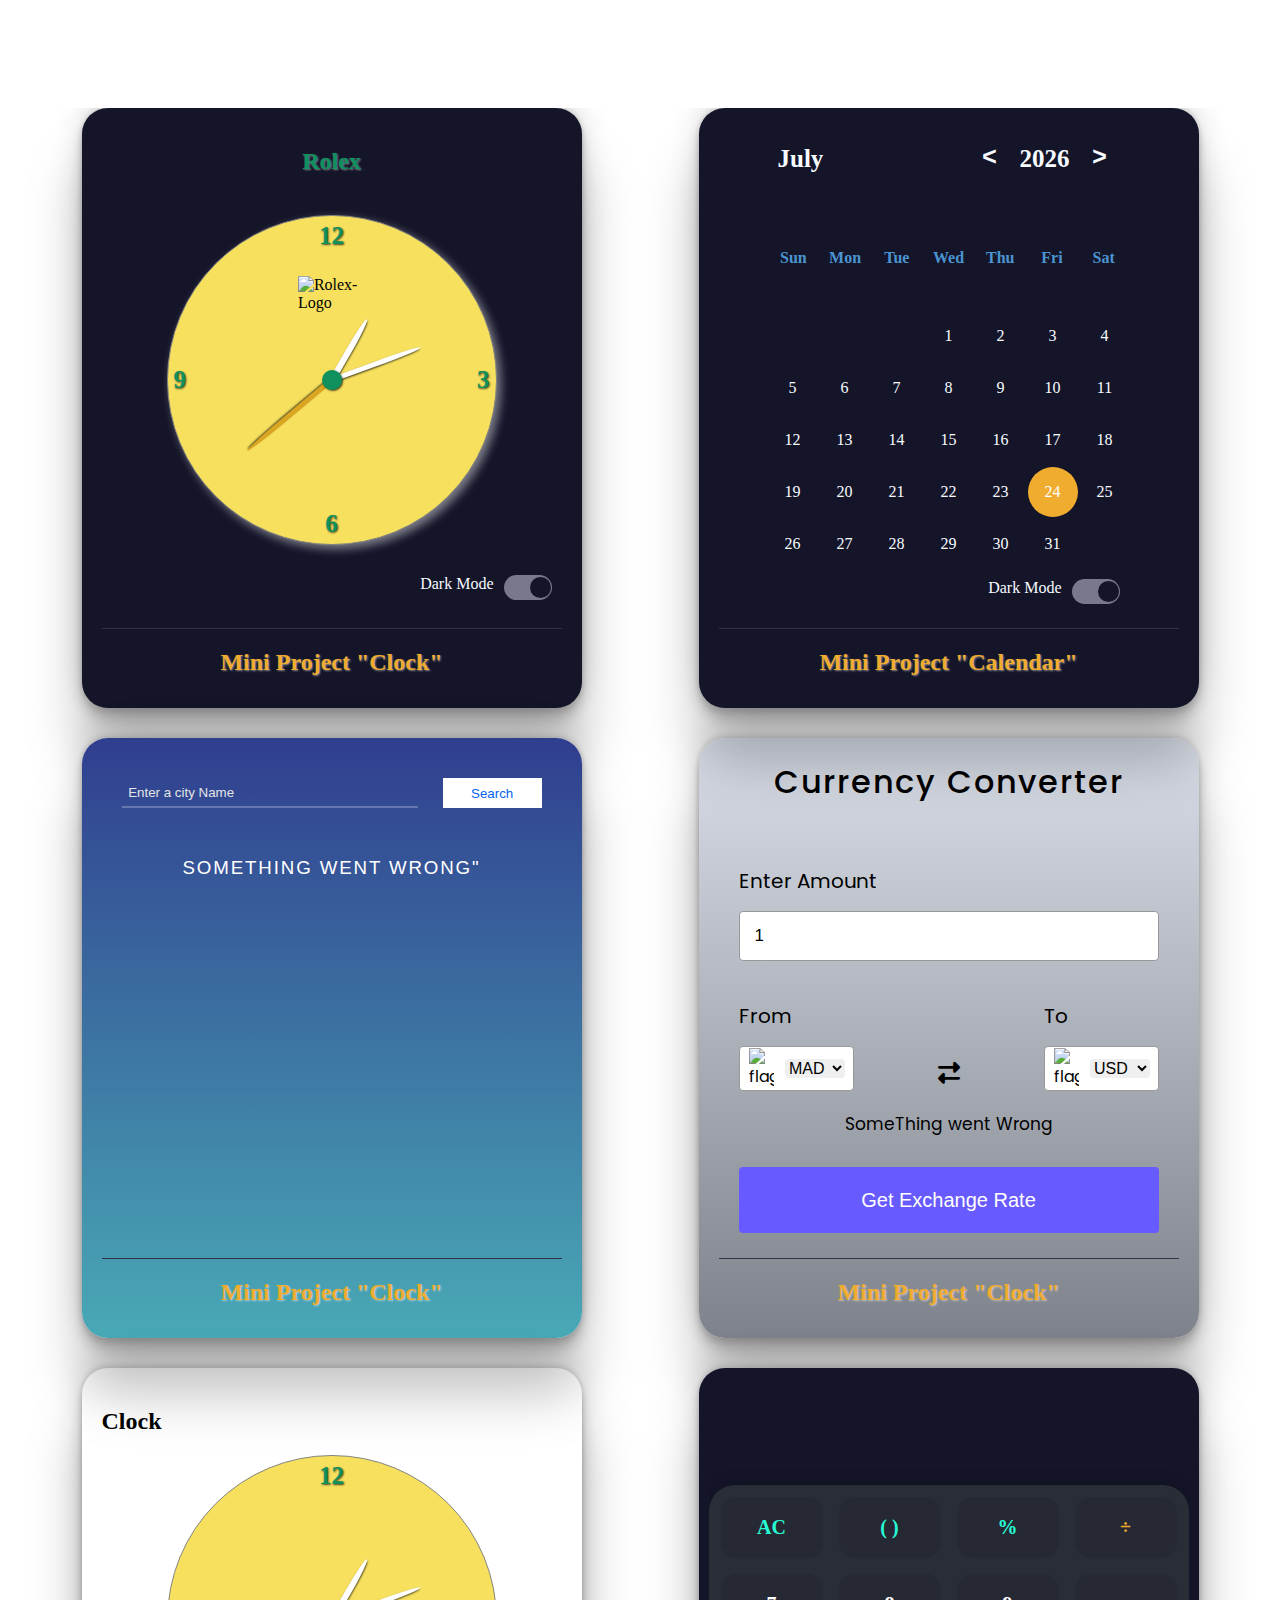
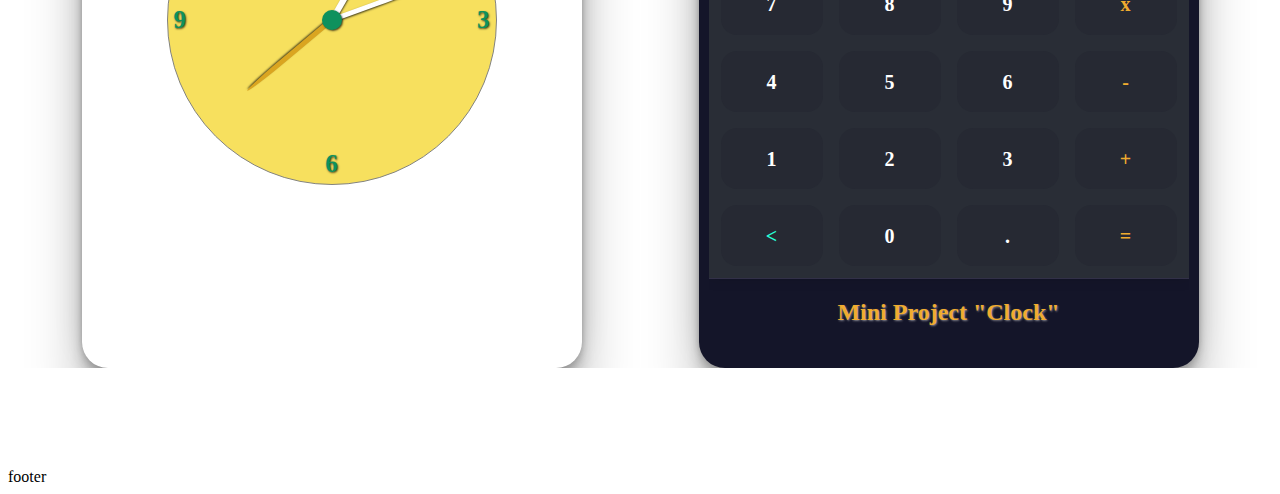
==== commit 9e2e74e2: "Modification" ====
--- a/index.html
+++ b/index.html
@@ -110,12 +110,12 @@
                 </div>
                 <div class="month-list"></div>
               </div>
-              <div class="calendar-footer">
-                <div class="toggle">
-                  <span>Dark Mode</span>
-                  <div class="jok dark-mode-switch">
-                    <div class="dark-mode-switch-ident"></div>
-                  </div>
+            </div>
+            <div class="calendar-footer">
+              <div class="toggle">
+                <span>Dark Mode</span>
+                <div class="jok dark-mode-switch">
+                  <div class="dark-mode-switch-ident"></div>
                 </div>
               </div>
             </div>
@@ -144,37 +144,38 @@
           </div>
         </div>
         <div class="boxFour box dark">
-          <div class="wrapper"></div>
-          <div class="content">
+          <div class="wrapper">
             <header>Currency Converter</header>
-            <form action="#">
-              <div class="amount">
-                <p>Enter Amount</p>
-                <input type="text" value="1" id="" />
-              </div>
-              <div class="drop-list">
-                <div class="from">
-                  <p>From</p>
-                  <div class="select-box">
-                    <img src="https://flagcdn.com/48x36/ma.png" alt="flag" />
-                    <select></select>
+            <div class="content">
+              <form action="#">
+                <div class="amount">
+                  <p>Enter Amount</p>
+                  <input type="text" value="1" id="" />
+                </div>
+                <div class="drop-list">
+                  <div class="from">
+                    <p>From</p>
+                    <div class="select-box">
+                      <img src="https://flagcdn.com/48x36/ma.png" alt="flag" />
+                      <select></select>
+                    </div>
                   </div>
-                </div>
-                <div class="icon"><i class="fas fa-exchange-alt"></i></div>
-                <div class="to">
-                  <p>To</p>
-                  <div class="select-box">
-                    <img src="https://flagcdn.com/48x36/us.png" alt="flag" />
-                    <select></select>
+                  <div class="icon"><i class="fas fa-exchange-alt"></i></div>
+                  <div class="to">
+                    <p>To</p>
+                    <div class="select-box">
+                      <img src="https://flagcdn.com/48x36/us.png" alt="flag" />
+                      <select></select>
+                    </div>
                   </div>
                 </div>
-              </div>
-              <div class="exchange-rate">Getting exchange rate...</div>
-              <button>Get Exchange Rate</button>
-            </form>
-            <div class="info">
-              <h2>Mini Project "Clock"</h2>
-            </div>
+                <div class="exchange-rate">Getting exchange rate...</div>
+                <button>Get Exchange Rate</button>
+              </form>
+            </div>
+          </div>
+          <div class="info">
+            <h2>Mini Project "Clock"</h2>
           </div>
         </div>
         <div class="boxOne box">
--- a/css/style.css
+++ b/css/style.css
@@ -100,13 +100,16 @@
     height: 600px;
     max-width: 500px;
     margin: 0px auto;
+    padding: 20px;
+    box-shadow: var(--shadow);
+    border-radius: 26px;
 }
 
 
 .info {
     padding-top: 20px;
     height: 65px;
-    border-top: 1px solid #2d2d2e;
+    border-top: 1px solid var(--dark-hover);
     width: 100%;
 }
 
@@ -142,13 +145,9 @@
 /* Start Clock */
 .boxOne {
     font-family: var(--font-family);
-    padding: 20px;
     border-radius: 26px;
     background: var(--bg-main);
-    box-shadow: rgba(0, 0, 0, 0.25) 0px 54px 55px,
-        rgba(0, 0, 0, 0.12) 0px -12px 30px,
-        rgba(0, 0, 0, 0.12) 0px 4px 6px, rgba(0, 0, 0, 0.17) 0px 12px 13px,
-        rgba(0, 0, 0, 0.09) 0px -3px 5px;
+    box-shadow: var(--shadow)
 }
 
 .boxOne .wrapper {
@@ -279,10 +278,8 @@
     font-family: var(--font-family);
     background-color: var(--bg-main);
     border-radius: 26px;
-    padding: 20px;
     position: relative;
     overflow: hidden;
-    box-shadow: var(--shadow);
 }
 
 .boxTwo .wrapper {
@@ -294,7 +291,7 @@
 .calendar-body {
     display: flex;
     flex-direction: column;
-    height: 362px;
+    height: 365px;
     margin-top: 15px;
 }
 
@@ -343,17 +340,9 @@
 
 
 @media (max-width: 489px) {
-    /* .projects .boxTwo {
-        padding: 7px;
-    } */
-
-    /* .calendar-header {
-        font-size: 20px;
-    } */
-
     .calendar-days div {
-        width: 40px;
-        height: 40px;
+        width: 35px;
+        height: 35px;
     }
 
     .calendar-weak-day {
@@ -543,18 +532,16 @@
 
 /* Start weather */
 .boxThree {
-    min-height: 380px;
-    padding: 20px;
-    font-family: var(--font-family);
-    background: linear-gradient(rgb(47, 150, 163), rgb(48, 62, 143));
+    font-family: 'Gill Sans', 'Gill Sans MT', Calibri, 'Trebuchet MS', sans-serif;
+    background: linear-gradient(rgb(48, 62, 143), rgb(73, 169, 182));
     color: var(--color-txt);
     border-radius: 26px;
-    box-shadow: var(--shadow);
 }
 
 .boxThree .content {
-    width: 100%;
-    padding: 15px 10px;
+    display: flex;
+    flex-direction: column;
+    height: 500px;
     text-align: center;
 }
 
@@ -589,6 +576,10 @@
 .search-container button {
     color: #0362f1;
     background-color: white;
+}
+
+#result {
+    margin-top: 15px;
 }
 
 #result h2 {
@@ -661,15 +652,14 @@
 /* End weather */
 /* Start currency  */
 .boxFour {
-    min-height: 380px;
-    padding: 20px;
     font-family: 'Poppins', sans-serif;
-    border-radius: 26px;
-    box-shadow: var(--shadow);
-    display: flex;
-    justify-content: center;
-    align-items: center;
-    background-color: #8d99ae
+    background: linear-gradient(#D9DEE8, #7e828a);
+}
+
+.boxFour .wrapper {
+    display: flex;
+    flex-direction: column;
+    height: 500px;
 }
 
 .boxFour header {
@@ -679,6 +669,10 @@
     text-align: center;
 }
 
+.content {
+    padding: 20px;
+}
+
 .content form {
     margin: 40px 0 20px 0;
 }
@@ -692,7 +686,7 @@
 
 form p {
     font-size: 20px;
-    margin-bottom: 20px;
+    margin-bottom: 15px;
 }
 
 form input {
@@ -762,9 +756,8 @@
 }
 
 form button {
-    height: 50px;
     font-size: 20px;
-    height: 52px;
+    height: 66px;
     color: #fff;
     cursor: pointer;
     background-color: #675AFE
@@ -784,7 +777,6 @@
     padding: 10px;
     position: relative;
     overflow: hidden;
-    box-shadow: var(--shadow);
 }
 
 .boxFive .calculator {
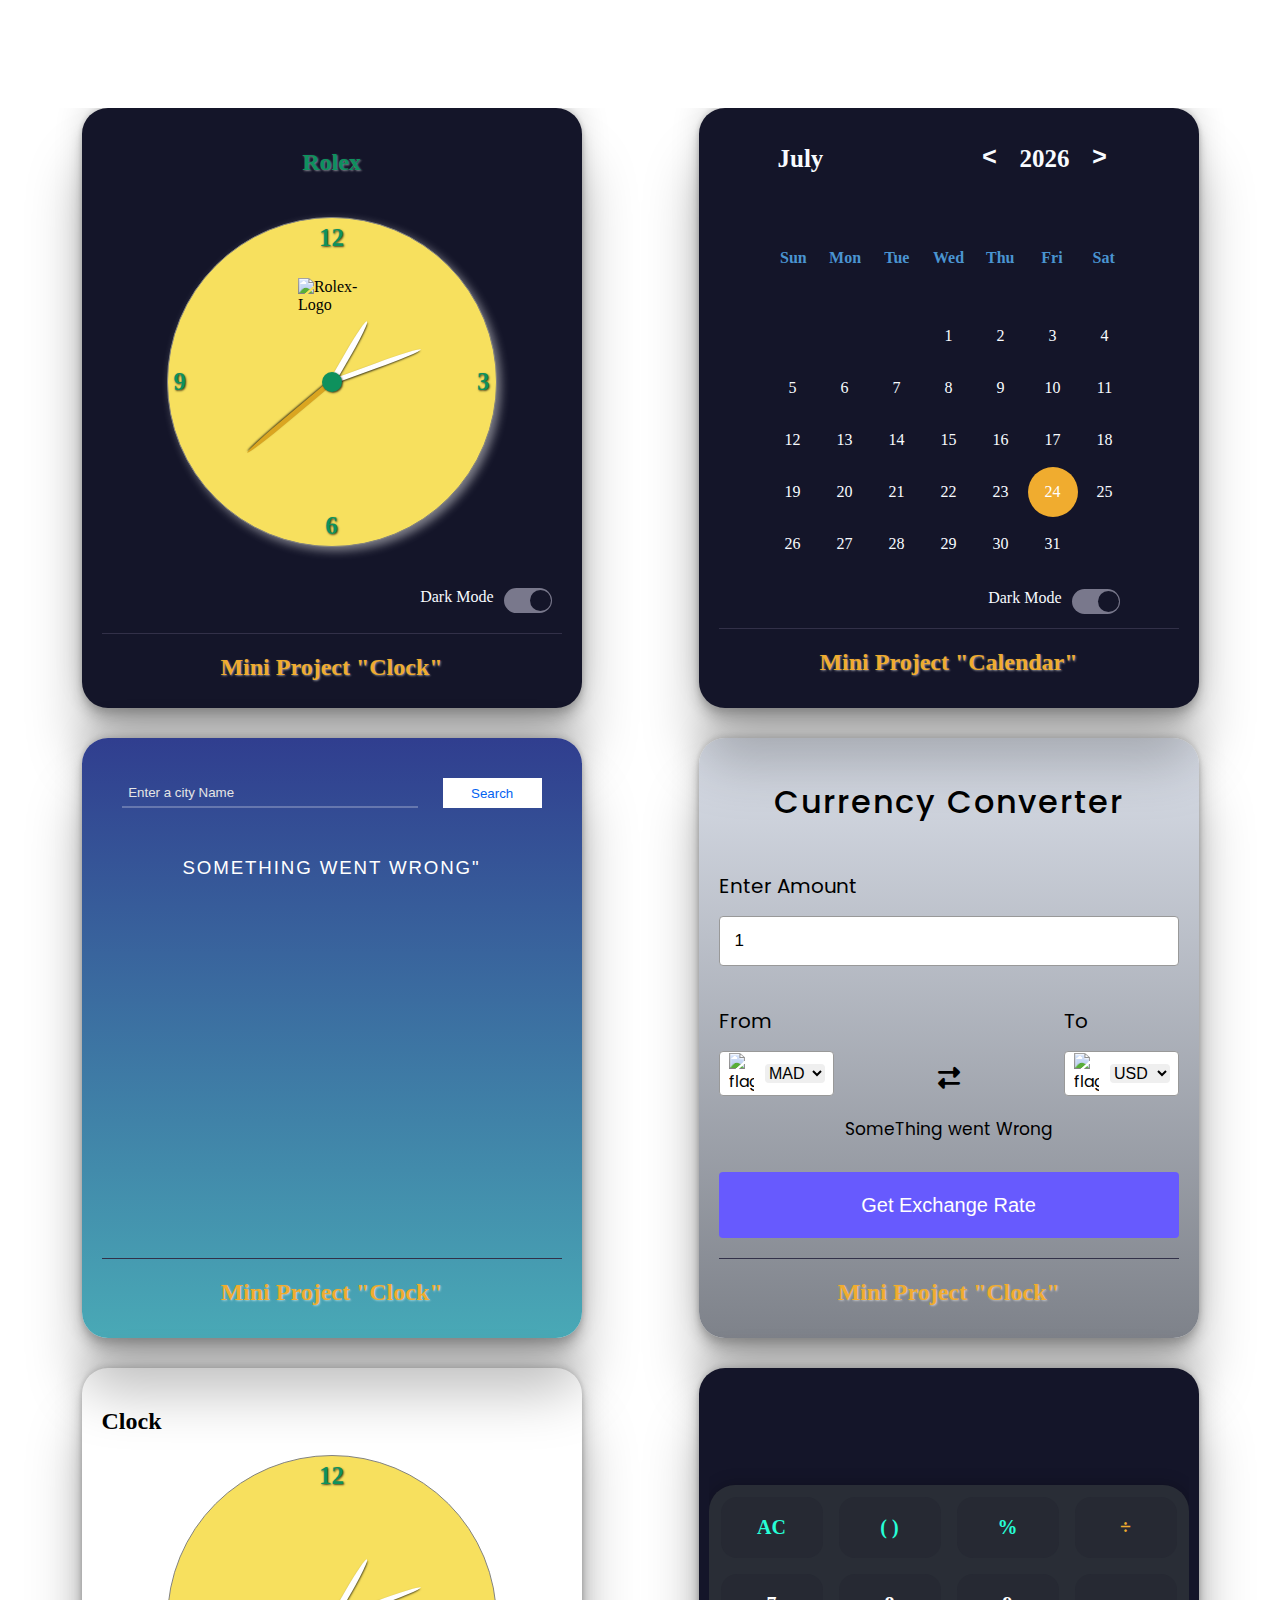
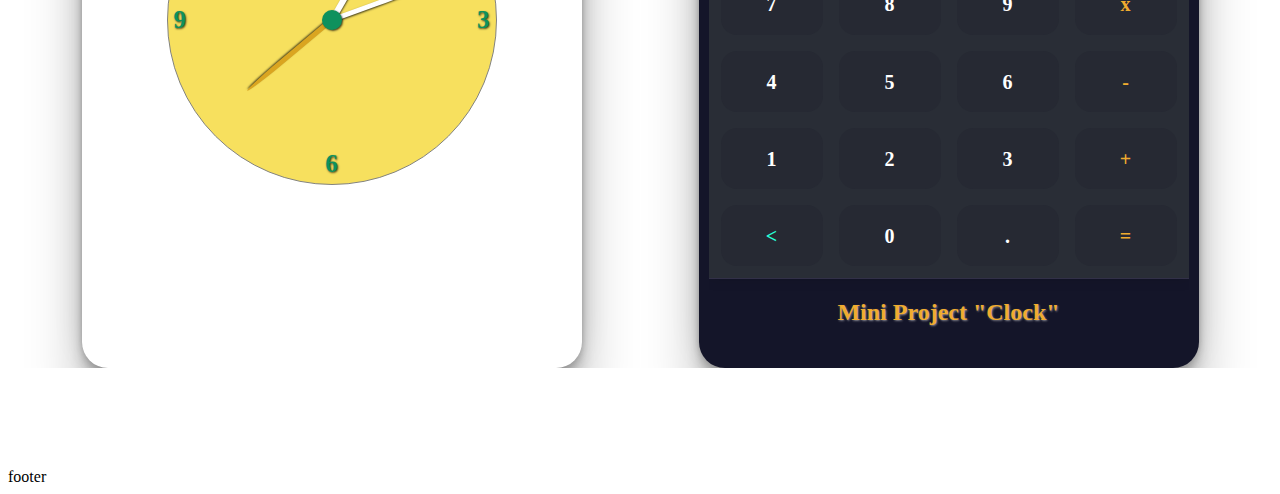
==== commit bd182bd2: "Modification" ====
--- a/index.html
+++ b/index.html
@@ -44,12 +44,12 @@
                 alt="Rolex-Logo"
               />
             </div>
-            <div class="calendar-footer">
-              <div class="toggle">
-                <span>Dark Mode</span>
-                <div class="dark-mode-switch">
-                  <div class="dark-mode-switch-ident"></div>
-                </div>
+          </div>
+          <div class="calendar-footer">
+            <div class="toggle">
+              <span>Dark Mode</span>
+              <div class="dark-mode-switch">
+                <div class="dark-mode-switch-ident"></div>
               </div>
             </div>
           </div>
--- a/css/style.css
+++ b/css/style.css
@@ -95,6 +95,15 @@
     margin-right: auto;
 }
 
+@media (max-width: 498px) {
+    .container {
+        padding-left: 10px;
+        padding-right: 10px;
+        margin-left: auto;
+        margin-right: auto;
+    }
+}
+
 .box {
     width: 100%;
     height: 600px;
@@ -105,6 +114,13 @@
     border-radius: 26px;
 }
 
+@media (max-width: 320px) {
+    .box {
+        padding: 10px;
+        max-width: 280px;
+
+    }
+}
 
 .info {
     padding-top: 20px;
@@ -153,7 +169,8 @@
 .boxOne .wrapper {
     display: flex;
     flex-direction: column;
-    height: 500px;
+    justify-content: space-around;
+    height: 440px;
 }
 
 .boxOne .rolex h2 {
@@ -306,6 +323,14 @@
     color: var(--color-txt);
 }
 
+@media (max-width: 498px) {
+
+    .calendar-header {
+        height: 50px;
+        font-size: 20px;
+    }
+}
+
 .calendar-weak-day {
     display: grid;
     grid-template-columns: repeat(7, 1fr);
@@ -380,6 +405,7 @@
 }
 
 .calendar-footer {
+    margin: 10px 0;
     padding: 10px;
     display: flex;
     justify-content: flex-end;
@@ -543,6 +569,7 @@
     flex-direction: column;
     height: 500px;
     text-align: center;
+    padding: 20px;
 }
 
 .search-container {
@@ -659,22 +686,37 @@
 .boxFour .wrapper {
     display: flex;
     flex-direction: column;
+    justify-content: space-between;
     height: 500px;
 }
 
 .boxFour header {
+    margin-top: 20px;
     font-size: 32px;
     letter-spacing: 2px;
     font-weight: 500;
     text-align: center;
 }
 
-.content {
+.boxFour.content {
     padding: 20px;
 }
 
+@media (max-width: 430px) {
+    .boxFour header {
+        font-size: 24px;
+        letter-spacing: 1.5px;
+        font-weight: 500;
+    }
+
+    .boxFour .content {
+        padding: 5px;
+    }
+}
+
+
 .content form {
-    margin: 40px 0 20px 0;
+    margin: 20px 0;
 }
 
 form :where(input, select, button) {
@@ -687,6 +729,14 @@
 form p {
     font-size: 20px;
     margin-bottom: 15px;
+}
+
+@media (max-width: 498px) {
+
+    form p {
+        font-size: 17px;
+        margin-bottom: 10px;
+    }
 }
 
 form input {
@@ -719,6 +769,10 @@
     width: 115px;
 }
 
+.select-box img {
+    max-width: 25px;
+}
+
 .select-box select {
     width: auto;
     font-size: 16px;
@@ -739,14 +793,29 @@
     border-right: 2px solid #fff
 }
 
-.select-box img {
-    max-width: 25px;
-}
-
 .drop-list .icon {
     cursor: pointer;
     font-size: 22px;
     margin-top: 75px;
+}
+
+
+@media (max-width: 498px) {
+
+    .drop-list .select-box {
+        height: 45px;
+        width: 100px;
+    }
+
+    .select-box img {
+        max-width: 20px;
+    }
+
+    .drop-list .icon {
+        cursor: pointer;
+        font-size: 20px;
+        margin-top: 50px;
+    }
 }
 
 form .exchange-rate {
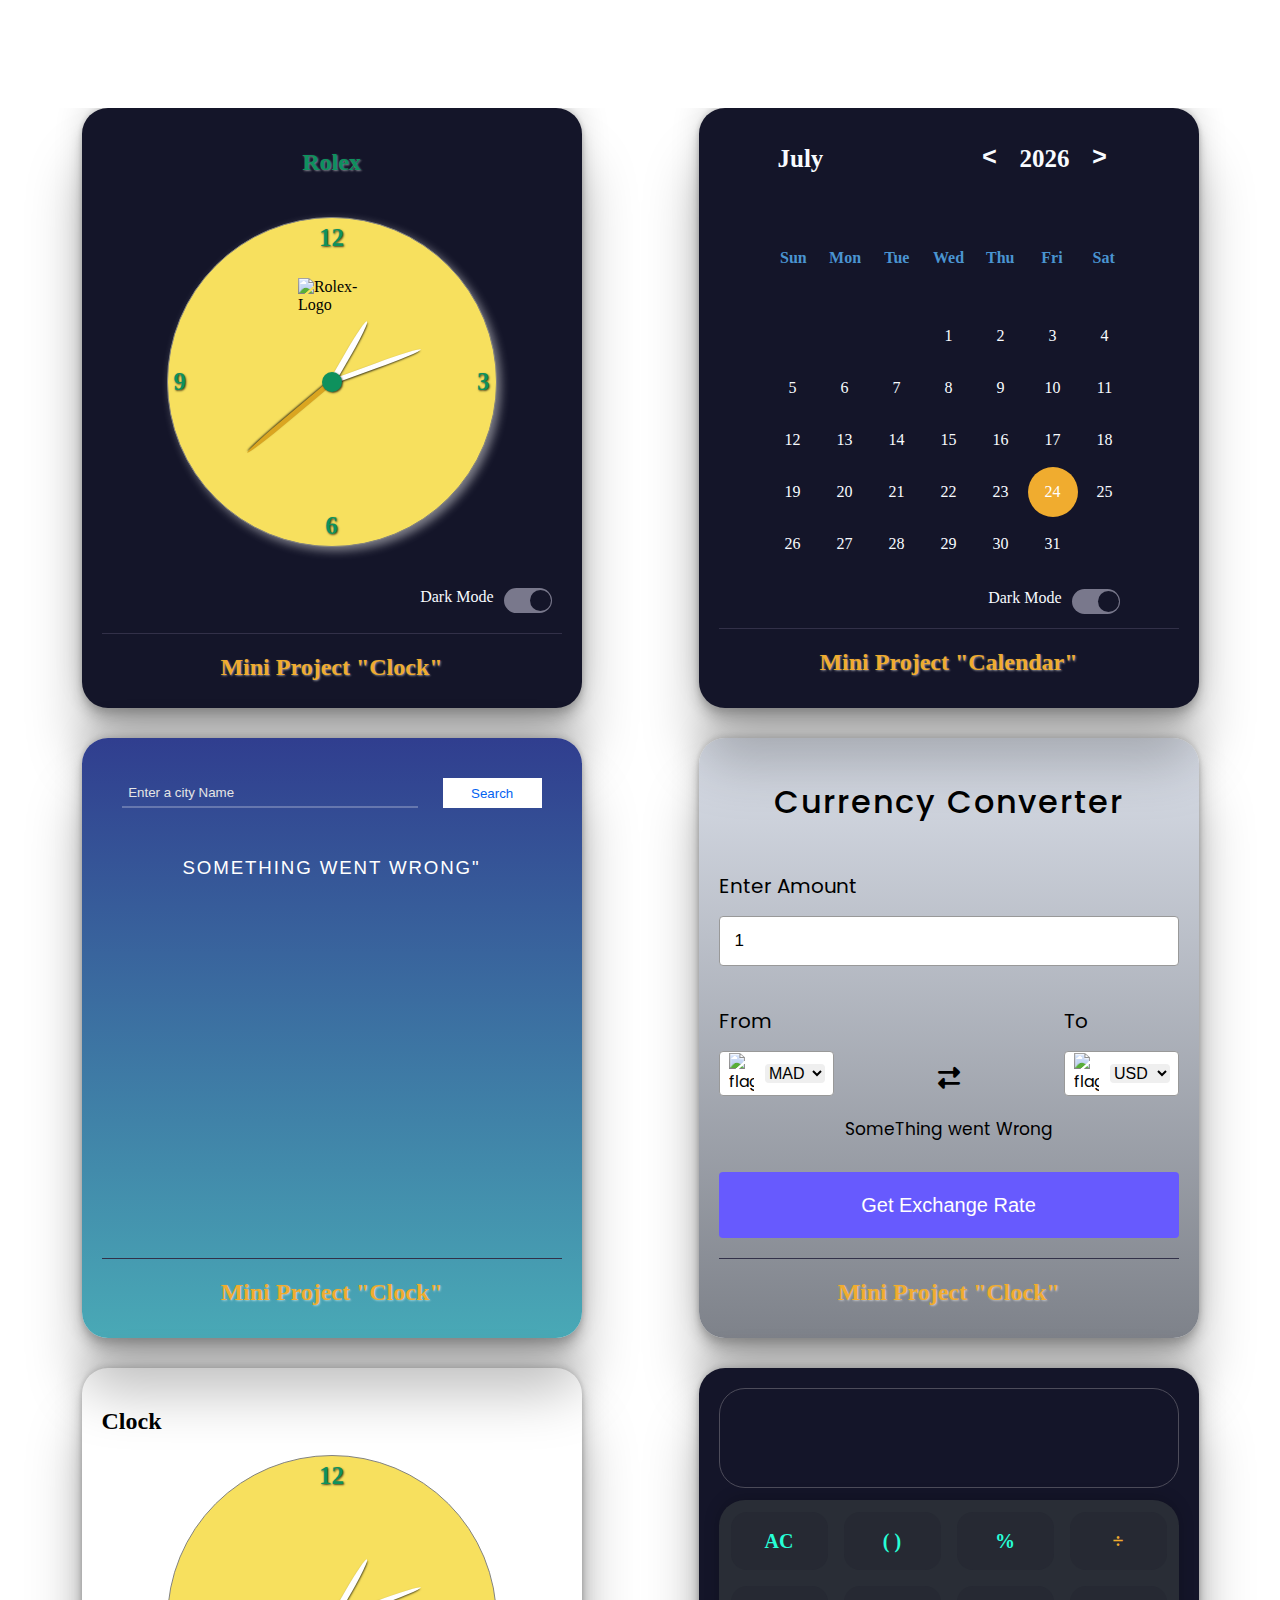
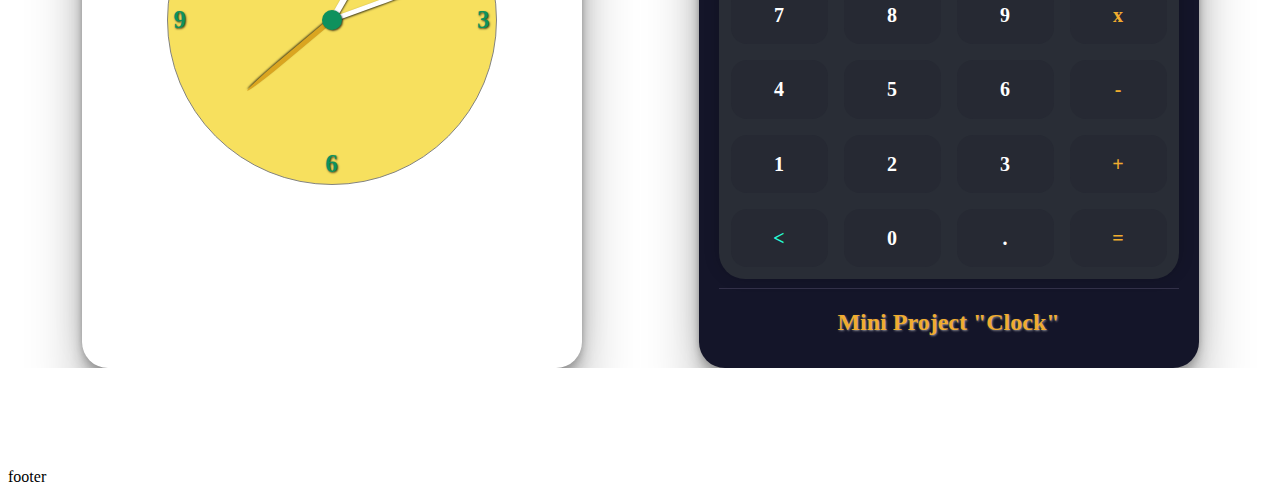
==== commit cdede4d2: "Modification" ====
--- a/index.html
+++ b/index.html
@@ -200,99 +200,100 @@
           /> -->
         </div>
         <div class="boxFive box dark">
-          <div class="wrapper"></div>
-          <div class="calculator">
-            <div class="display">
-              <div class="content">
-                <div class="input"></div>
-                <div class="output"></div>
-              </div>
-            </div>
-
-            <div class="keys">
-              <div data-key="clear" class="key action">
-                <span>AC</span>
-              </div>
-
-              <div data-key="brackets" class="key action">
-                <span>( )</span>
-              </div>
-
-              <div data-key="%" class="key action">
-                <span>%</span>
-              </div>
-
-              <div data-key="/" class="key operator">
-                <span>÷</span>
-              </div>
-
-              <div data-key="7" class="key">
-                <span>7</span>
-              </div>
-
-              <div data-key="8" class="key">
-                <span>8</span>
-              </div>
-
-              <div data-key="9" class="key">
-                <span>9</span>
-              </div>
-
-              <div data-key="*" class="key operator">
-                <span>x</span>
-              </div>
-
-              <div data-key="4" class="key">
-                <span>4</span>
-              </div>
-
-              <div data-key="5" class="key">
-                <span>5</span>
-              </div>
-
-              <div data-key="6" class="key">
-                <span>6</span>
-              </div>
-
-              <div data-key="-" class="key operator">
-                <span>-</span>
-              </div>
-
-              <div data-key="1" class="key">
-                <span>1</span>
-              </div>
-
-              <div data-key="2" class="key">
-                <span>2</span>
-              </div>
-
-              <div data-key="3" class="key">
-                <span>3</span>
-              </div>
-
-              <div data-key="+" class="key operator">
-                <span>+</span>
-              </div>
-
-              <div data-key="backspace" class="key action">
-                <span>&lt;</span>
-              </div>
-
-              <div data-key="0" class="key">
-                <span>0</span>
-              </div>
-
-              <div data-key="." class="key">
-                <span>.</span>
-              </div>
-
-              <div data-key="=" class="key operator">
-                <span>=</span>
-              </div>
-            </div>
-            <div class="info">
-              <h2>Mini Project "Clock"</h2>
-            </div>
+          <div class="wrapper">
+            <div class="calculator">
+              <div class="display">
+                <div class="content">
+                  <div class="input"></div>
+                  <div class="output"></div>
+                </div>
+              </div>
+
+              <div class="keys">
+                <div data-key="clear" class="key action">
+                  <span>AC</span>
+                </div>
+
+                <div data-key="brackets" class="key action">
+                  <span>( )</span>
+                </div>
+
+                <div data-key="%" class="key action">
+                  <span>%</span>
+                </div>
+
+                <div data-key="/" class="key operator">
+                  <span>÷</span>
+                </div>
+
+                <div data-key="7" class="key">
+                  <span>7</span>
+                </div>
+
+                <div data-key="8" class="key">
+                  <span>8</span>
+                </div>
+
+                <div data-key="9" class="key">
+                  <span>9</span>
+                </div>
+
+                <div data-key="*" class="key operator">
+                  <span>x</span>
+                </div>
+
+                <div data-key="4" class="key">
+                  <span>4</span>
+                </div>
+
+                <div data-key="5" class="key">
+                  <span>5</span>
+                </div>
+
+                <div data-key="6" class="key">
+                  <span>6</span>
+                </div>
+
+                <div data-key="-" class="key operator">
+                  <span>-</span>
+                </div>
+
+                <div data-key="1" class="key">
+                  <span>1</span>
+                </div>
+
+                <div data-key="2" class="key">
+                  <span>2</span>
+                </div>
+
+                <div data-key="3" class="key">
+                  <span>3</span>
+                </div>
+
+                <div data-key="+" class="key operator">
+                  <span>+</span>
+                </div>
+
+                <div data-key="backspace" class="key action">
+                  <span>&lt;</span>
+                </div>
+
+                <div data-key="0" class="key">
+                  <span>0</span>
+                </div>
+
+                <div data-key="." class="key">
+                  <span>.</span>
+                </div>
+
+                <div data-key="=" class="key operator">
+                  <span>=</span>
+                </div>
+              </div>
+            </div>
+          </div>
+          <div class="info">
+            <h2>Mini Project "Clock"</h2>
           </div>
         </div>
       </div>
--- a/css/style.css
+++ b/css/style.css
@@ -774,6 +774,7 @@
 }
 
 .select-box select {
+    cursor: pointer;
     width: auto;
     font-size: 16px;
     margin: 0 -2px 0 11px;
@@ -798,7 +799,6 @@
     font-size: 22px;
     margin-top: 75px;
 }
-
 
 @media (max-width: 498px) {
 
@@ -836,40 +836,44 @@
 /* Start Calculator */
 
 .boxFive {
-    min-height: 380px;
-    display: flex;
-    justify-content: center;
+    display: flex;
+    flex-direction: column;
+    justify-content: space-between;
     align-items: center;
-    font-family: var(--font-family);
     background-color: var(--bg-main);
-    border-radius: 26px;
-    padding: 10px;
-    position: relative;
-    overflow: hidden;
-}
-
-.boxFive .calculator {
+}
+
+.boxFive .wrapper {
     display: flex;
     flex-direction: column;
-    width: 100%;
-    overflow: hidden;
+    justify-content: space-around;
+    height: 500px;
+    width: 100%;
 }
 
 .boxFive .display {
-    min-height: 80px;
-    padding: 10px;
     display: flex;
     justify-content: flex-end;
     align-items: flex-end;
+    flex: 1 1 0%;
+    border: 1px solid var(--dark-body);
+    border-radius: 26px;
+    min-height: 100px;
+    padding: 10px;
     color: white;
     text-align: right;
-    flex: 1 1 0%;
-}
-
+}
+
+.boxFive .calculator {
+    display: flex;
+    flex-direction: column;
+    justify-content: space-evenly;
+    width: 100%;
+}
 
 .boxFive .display .input {
-    font-size: 1.25rem;
-    margin-bottom: 0.5rem;
+    font-size: 20px;
+    margin-bottom: 8px;
 }
 
 .boxFive .display .output {
@@ -885,15 +889,15 @@
 }
 
 .boxFive .display .brackets,
-.boxFive .dispaly .percent {
+.boxFive .display .percent {
     color: var(--blue)
 }
 
 .boxFive .keys {
     background-color: #292D36;
-    margin-top: 12px;
+    margin: 12px 0;
     padding: 12px;
-    border-radius: 26px 26px 0 0;
+    border-radius: 26px;
     display: grid;
     grid-template-columns: repeat(4, 1fr);
     grid-template-rows: repeat(5, 1fr);
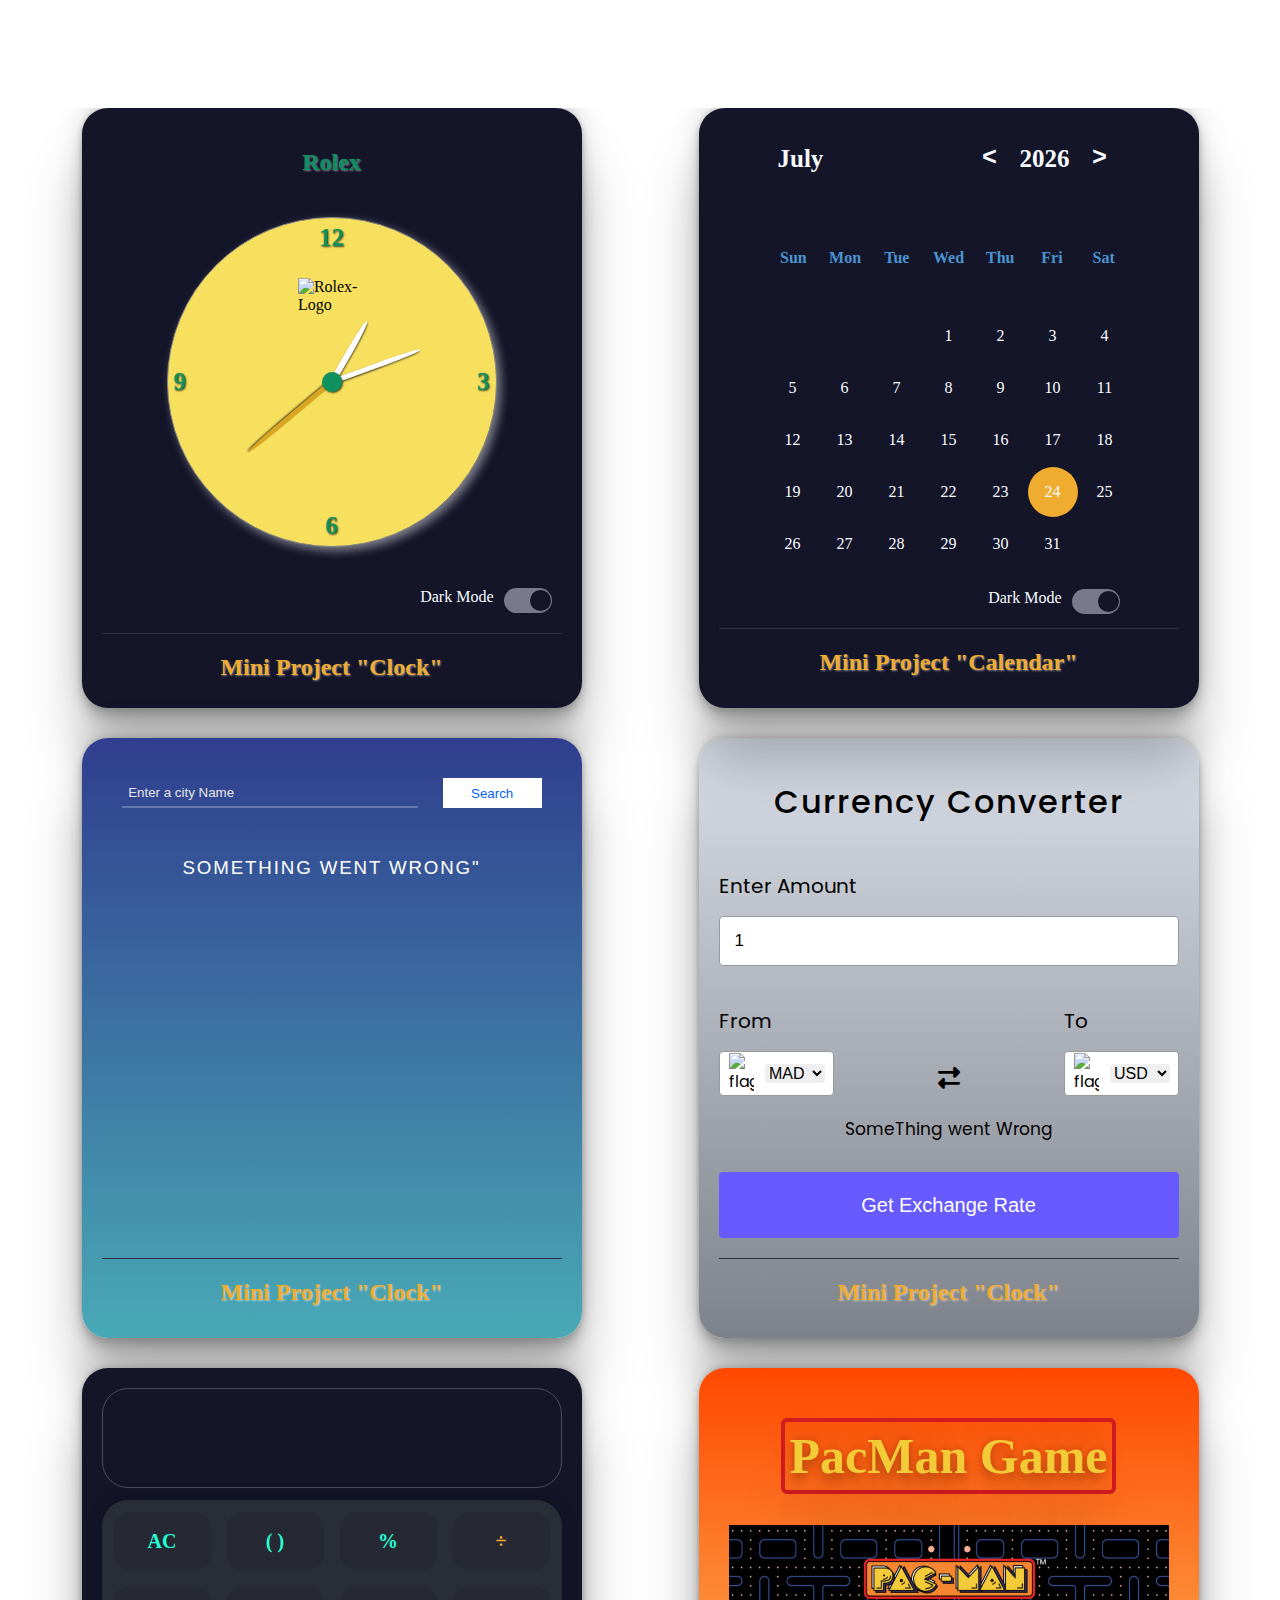
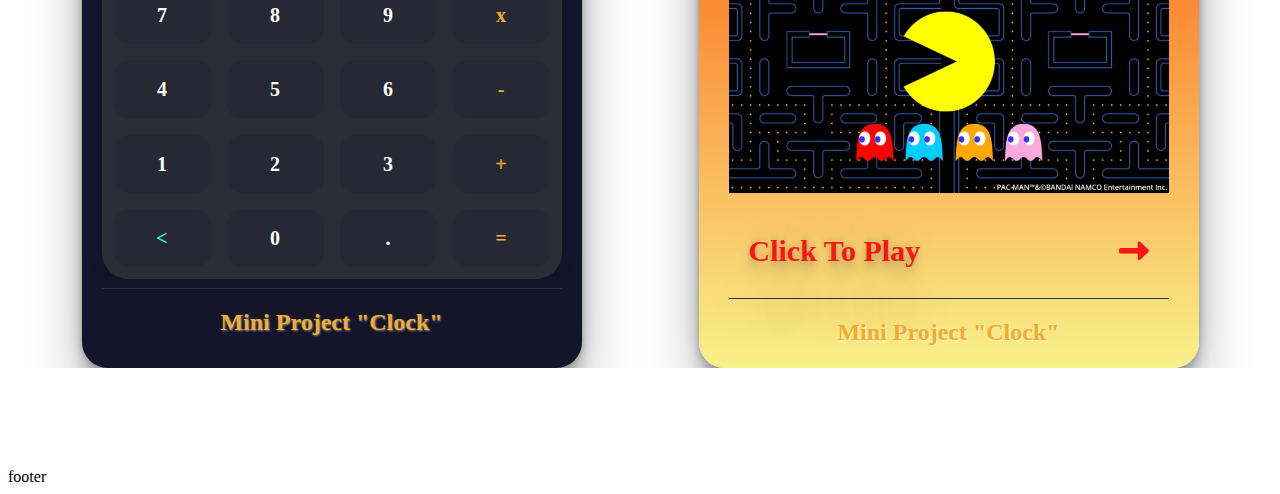
==== commit 69e69c6d: "Modification" ====
--- a/index.html
+++ b/index.html
@@ -178,20 +178,117 @@
             <h2>Mini Project "Clock"</h2>
           </div>
         </div>
-        <div class="boxOne box">
-          <h2>Clock</h2>
-          <div class="clock">
-            <div class="numbers">
-              <div class="twelve">12</div>
-              <div class="three">3</div>
-              <div class="six">6</div>
-              <div class="nine">9</div>
-            </div>
-            <div class="arrows">
-              <div class="hour"></div>
-              <div class="minute"></div>
-              <div class="second"></div>
-            </div>
+        <div class="boxFive box dark">
+          <div class="wrapper">
+            <div class="calculator">
+              <div class="display">
+                <div class="content">
+                  <div class="input"></div>
+                  <div class="output"></div>
+                </div>
+              </div>
+
+              <div class="keys">
+                <div data-key="clear" class="key action">
+                  <span>AC</span>
+                </div>
+
+                <div data-key="brackets" class="key action">
+                  <span>( )</span>
+                </div>
+
+                <div data-key="%" class="key action">
+                  <span>%</span>
+                </div>
+
+                <div data-key="/" class="key operator">
+                  <span>÷</span>
+                </div>
+
+                <div data-key="7" class="key">
+                  <span>7</span>
+                </div>
+
+                <div data-key="8" class="key">
+                  <span>8</span>
+                </div>
+
+                <div data-key="9" class="key">
+                  <span>9</span>
+                </div>
+
+                <div data-key="*" class="key operator">
+                  <span>x</span>
+                </div>
+
+                <div data-key="4" class="key">
+                  <span>4</span>
+                </div>
+
+                <div data-key="5" class="key">
+                  <span>5</span>
+                </div>
+
+                <div data-key="6" class="key">
+                  <span>6</span>
+                </div>
+
+                <div data-key="-" class="key operator">
+                  <span>-</span>
+                </div>
+
+                <div data-key="1" class="key">
+                  <span>1</span>
+                </div>
+
+                <div data-key="2" class="key">
+                  <span>2</span>
+                </div>
+
+                <div data-key="3" class="key">
+                  <span>3</span>
+                </div>
+
+                <div data-key="+" class="key operator">
+                  <span>+</span>
+                </div>
+
+                <div data-key="backspace" class="key action">
+                  <span>&lt;</span>
+                </div>
+
+                <div data-key="0" class="key">
+                  <span>0</span>
+                </div>
+
+                <div data-key="." class="key">
+                  <span>.</span>
+                </div>
+
+                <div data-key="=" class="key operator">
+                  <span>=</span>
+                </div>
+              </div>
+            </div>
+          </div>
+          <div class="info">
+            <h2>Mini Project "Clock"</h2>
+          </div>
+        </div>
+
+        <div class="boxSix box light">
+          <div class="wrapper">
+            <h2>PacMan Game</h2>
+            <div class="playGame">
+              <img src="images/pacman.jpg" alt="" />
+            </div>
+            <div class="lien-game">
+              <a href="">Click To Play</a>
+              <i class="fas fa-long-arrow-alt-right"></i>
+            </div>
+          </div>
+          <div class="info">
+            <h2>Mini Project "Clock"</h2>
           </div>
           <!-- <div class="header"><h1>Clock</h1></div> -->
           <!-- <img
@@ -199,103 +296,6 @@
             alt="Rolex-Logo"
           /> -->
         </div>
-        <div class="boxFive box dark">
-          <div class="wrapper">
-            <div class="calculator">
-              <div class="display">
-                <div class="content">
-                  <div class="input"></div>
-                  <div class="output"></div>
-                </div>
-              </div>
-
-              <div class="keys">
-                <div data-key="clear" class="key action">
-                  <span>AC</span>
-                </div>
-
-                <div data-key="brackets" class="key action">
-                  <span>( )</span>
-                </div>
-
-                <div data-key="%" class="key action">
-                  <span>%</span>
-                </div>
-
-                <div data-key="/" class="key operator">
-                  <span>÷</span>
-                </div>
-
-                <div data-key="7" class="key">
-                  <span>7</span>
-                </div>
-
-                <div data-key="8" class="key">
-                  <span>8</span>
-                </div>
-
-                <div data-key="9" class="key">
-                  <span>9</span>
-                </div>
-
-                <div data-key="*" class="key operator">
-                  <span>x</span>
-                </div>
-
-                <div data-key="4" class="key">
-                  <span>4</span>
-                </div>
-
-                <div data-key="5" class="key">
-                  <span>5</span>
-                </div>
-
-                <div data-key="6" class="key">
-                  <span>6</span>
-                </div>
-
-                <div data-key="-" class="key operator">
-                  <span>-</span>
-                </div>
-
-                <div data-key="1" class="key">
-                  <span>1</span>
-                </div>
-
-                <div data-key="2" class="key">
-                  <span>2</span>
-                </div>
-
-                <div data-key="3" class="key">
-                  <span>3</span>
-                </div>
-
-                <div data-key="+" class="key operator">
-                  <span>+</span>
-                </div>
-
-                <div data-key="backspace" class="key action">
-                  <span>&lt;</span>
-                </div>
-
-                <div data-key="0" class="key">
-                  <span>0</span>
-                </div>
-
-                <div data-key="." class="key">
-                  <span>.</span>
-                </div>
-
-                <div data-key="=" class="key operator">
-                  <span>=</span>
-                </div>
-              </div>
-            </div>
-          </div>
-          <div class="info">
-            <h2>Mini Project "Clock"</h2>
-          </div>
-        </div>
       </div>
     </div>
 
--- a/css/style.css
+++ b/css/style.css
@@ -941,9 +941,68 @@
     color: var(--blue)
 }
 
-
-
 /* End Calculator */
+/* Start pacman */
+
+.boxSix {
+    font-family: var(--font-family);
+    background: linear-gradient(#ff4800, #f8f18a);
+    padding: 30px;
+}
+
+.boxSix .wrapper {
+    display: flex;
+    flex-direction: column;
+    justify-content: space-around;
+    align-items: center;
+    height: 500px;
+
+}
+
+.boxSix .wrapper h2 {
+    color: #F3CB37;
+    text-shadow: var(--shadow);
+    font-weight: bold;
+    border: 4px solid #D21C22;
+    border-radius: 6px;
+    font-size: 50px;
+    padding: 5px;
+    margin: 10px auto;
+}
+
+.playGame img {
+    width: 100%;
+    height: 100%;
+}
+
+.boxSix .lien-game {
+    width: 100%;
+    padding: 20px;
+    display: flex;
+    justify-content: space-between;
+    align-items: center;
+}
+
+.boxSix .lien-game a {
+    font-size: 30px;
+    font-weight: bold;
+    color: rgb(247, 22, 22);
+    text-shadow: var(--shadow);
+    text-decoration: none;
+}
+
+.boxSix .lien-game i {
+    font-size: 30px;
+    color: rgb(247, 22, 22);
+}
+
+.boxSix .lien-game:hover i {
+    animation: moving-arrow var(--main-transition) linear infinite;
+}
+
+
+
+/* End pacman */
 
 @keyframes to-top {
     0% {
@@ -955,4 +1014,10 @@
         transform: translateY(0);
         opacity: 1;
     }
+}
+
+@keyframes moving-arrow {
+    100% {
+        transform: translateX(10px);
+    }
 }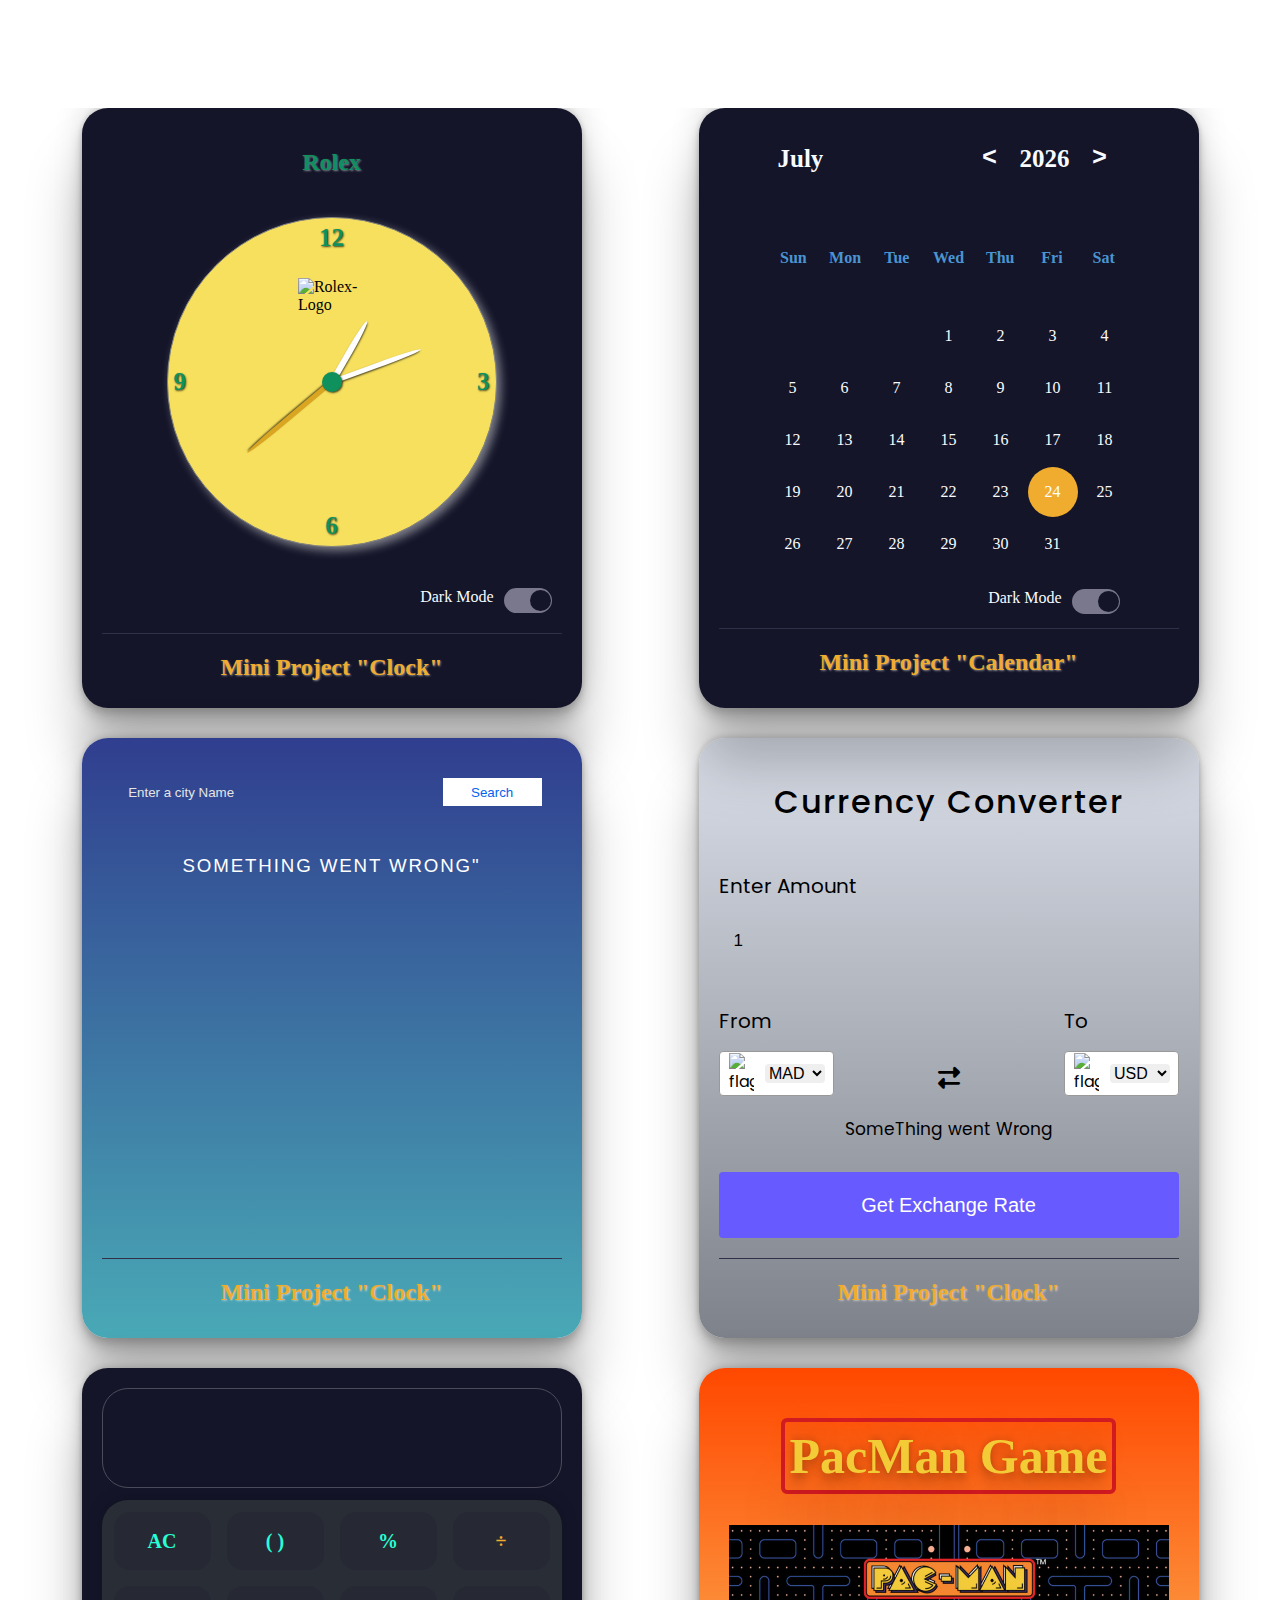
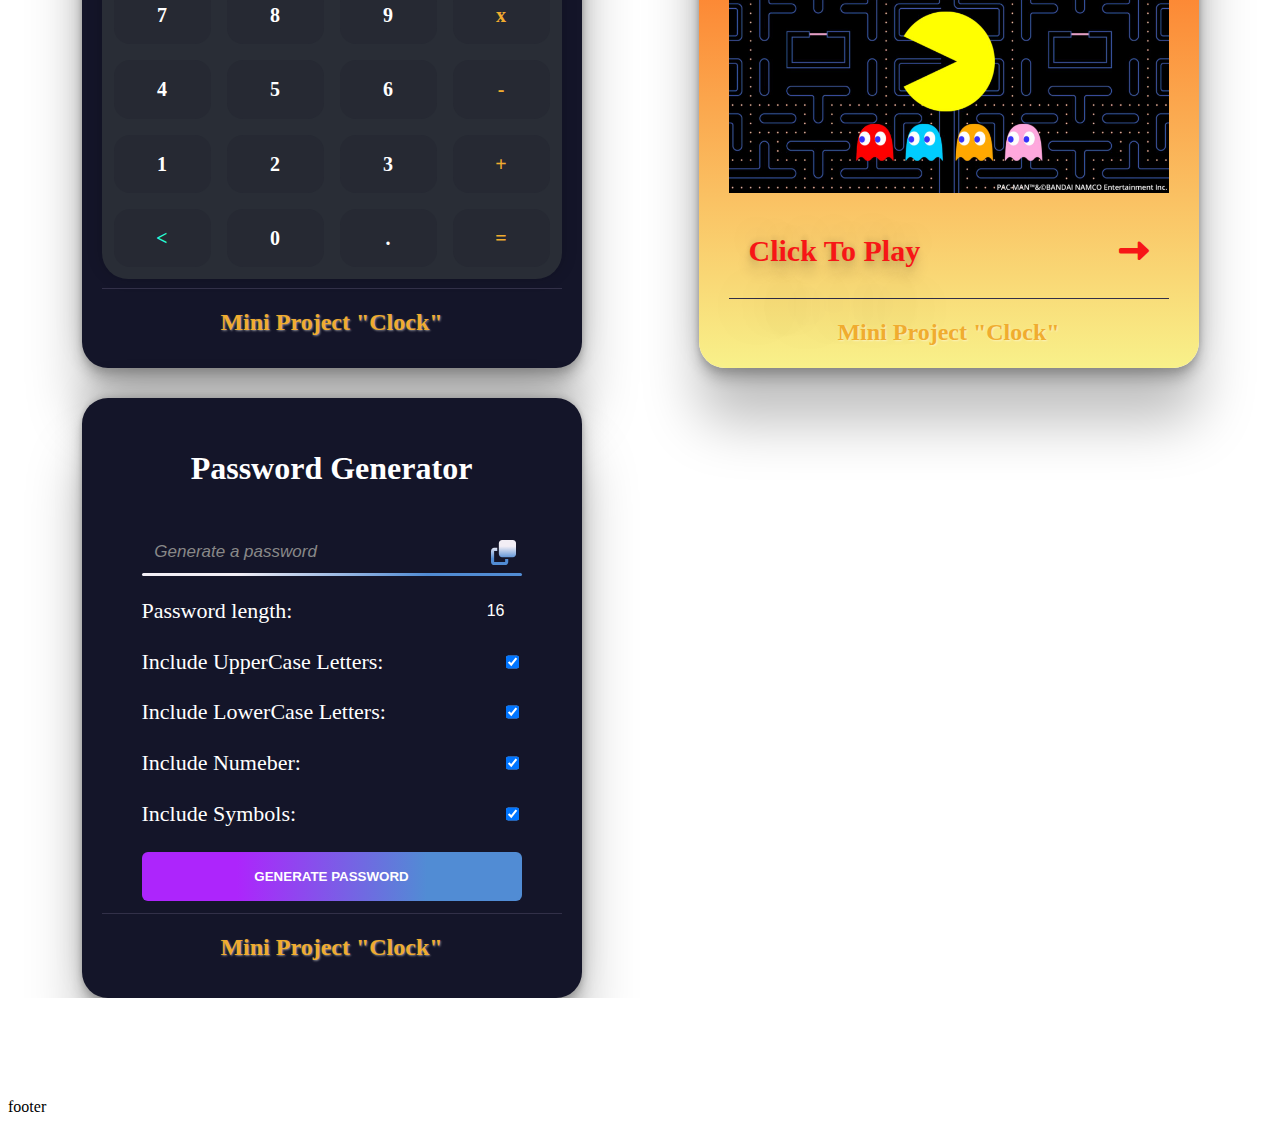
==== commit 9fc89998: "Add Password Generator" ====
--- a/index.html
+++ b/index.html
@@ -125,6 +125,7 @@
           </div>
         </div>
         <!-- End Calendar -->
+        <!-- Satrt Weather -->
         <div class="boxThree box">
           <div class="content">
             <div class="search-container">
@@ -143,6 +144,9 @@
             <h2>Mini Project "Clock"</h2>
           </div>
         </div>
+        <!-- End Weather -->
+
+        <!-- Sart Converter Currency -->
         <div class="boxFour box dark">
           <div class="wrapper">
             <header>Currency Converter</header>
@@ -178,6 +182,9 @@
             <h2>Mini Project "Clock"</h2>
           </div>
         </div>
+        <!-- End Converter Currency -->
+
+        <!-- Sart Calculator -->
         <div class="boxFive box dark">
           <div class="wrapper">
             <div class="calculator">
@@ -275,6 +282,9 @@
             <h2>Mini Project "Clock"</h2>
           </div>
         </div>
+        <!-- End Calculator -->
+
+        <!-- Start Pacman -->
 
         <div class="boxSix box light">
           <div class="wrapper">
@@ -283,7 +293,7 @@
               <img src="images/pacman.jpg" alt="" />
             </div>
             <div class="lien-game">
-              <a href="">Click To Play</a>
+              <a href="pacman/pacman.html">Click To Play</a>
               <i class="fas fa-long-arrow-alt-right"></i>
             </div>
           </div>
@@ -296,6 +306,56 @@
             alt="Rolex-Logo"
           /> -->
         </div>
+        <!-- End Pacman -->
+
+        <!--  Start Password Generator -->
+        <div class="boxSeven box dark">
+          <div class="wrapper">
+            <h1>Password Generator</h1>
+
+            <label class="password-wrap">
+              <input
+                type="text"
+                id="password"
+                readonly
+                placeholder="Generate a password"
+              />
+              <button class="material-icons">
+                <i class="fa-solid fa-copy" id="copy"></i>
+              </button>
+            </label>
+
+            <label>
+              <span>Password length:</span>
+              <input type="number" id="length" value="16" />
+            </label>
+
+            <label>
+              <span>Include UpperCase Letters:</span>
+              <input type="checkbox" id="uppercase" checked />
+            </label>
+
+            <label>
+              <span>Include LowerCase Letters:</span>
+              <input type="checkbox" id="lowercase" checked />
+            </label>
+
+            <label>
+              <span>Include Numeber:</span>
+              <input type="checkbox" id="numbers" checked />
+            </label>
+
+            <label>
+              <span>Include Symbols:</span>
+              <input type="checkbox" id="symbols" checked />
+            </label>
+
+            <button type="submit" id="generate">Generate Password</button>
+          </div>
+          <div class="info">
+            <h2>Mini Project "Clock"</h2>
+          </div>
+        </div>
       </div>
     </div>
 
--- a/css/style.css
+++ b/css/style.css
@@ -1004,6 +1004,117 @@
 
 /* End pacman */
 
+/* Sart Password */
+.boxSeven {
+    display: flex;
+    flex-direction: column;
+    justify-content: space-between;
+    align-items: center;
+    background-color: var(--bg-main);
+}
+
+.boxSeven .wrapper {
+    display: flex;
+    flex-direction: column;
+    justify-content: space-around;
+    width: 100%;
+    height: 500px;
+    padding: 0 40px;
+    color: white;
+}
+
+.boxSeven h1 {
+    margin: 20px auto;
+}
+
+input:not([type="checkbox"]),
+button {
+    appearance: none;
+    outline: none;
+    border: none;
+    background: none;
+}
+
+input[type="checkbox"] {
+    cursor: pointer;
+}
+
+.password-wrap {
+    position: relative;
+    display: flex;
+}
+
+.password-wrap::after {
+    content: '';
+    display: block;
+    position: absolute;
+    top: 100%;
+    height: 3px;
+    left: 0;
+    right: 0;
+    border-radius: 3px;
+    background: linear-gradient(to right, #f2eef5 25%, #518cd4 75%);
+}
+
+.password-wrap input {
+    flex: 1 1 0%;
+    padding: 0.8rem;
+    color: white;
+}
+
+.password-wrap i {
+    font-size: 25px;
+    color: white;
+    cursor: pointer;
+    background: linear-gradient(to bottom, #f2eef5 25%, #518cd4 75%);
+    -webkit-background-clip: text;
+    -webkit-text-fill-color: transparent;
+
+}
+
+.password-wrap input::placeholder {
+    color: #888;
+    font-size: 17px;
+    font-style: italic;
+}
+
+label {
+    display: flex;
+    user-select: none;
+    cursor: pointer;
+    font-size: 22px;
+}
+
+label span {
+    display: block;
+    flex: 1 1 0%;
+}
+
+label input[type="number"] {
+    text-align: right;
+    color: white;
+    font-size: 16px;
+}
+
+button[type="submit"] {
+    cursor: pointer;
+    padding: 17px;
+    color: #fff;
+    border-radius: 6px;
+    font-weight: bold;
+    text-transform: uppercase;
+    background: linear-gradient(to right, #ad25fc 25%, #518cd4 50%);
+    background-size: 200%;
+    background-position: 25%;
+    transition: 0.3s ease-out;
+}
+
+button[type="submit"]:hover {
+    background-position: 75%;
+}
+
+/* End Password */
+
 @keyframes to-top {
     0% {
         transform: translateY(100%);
